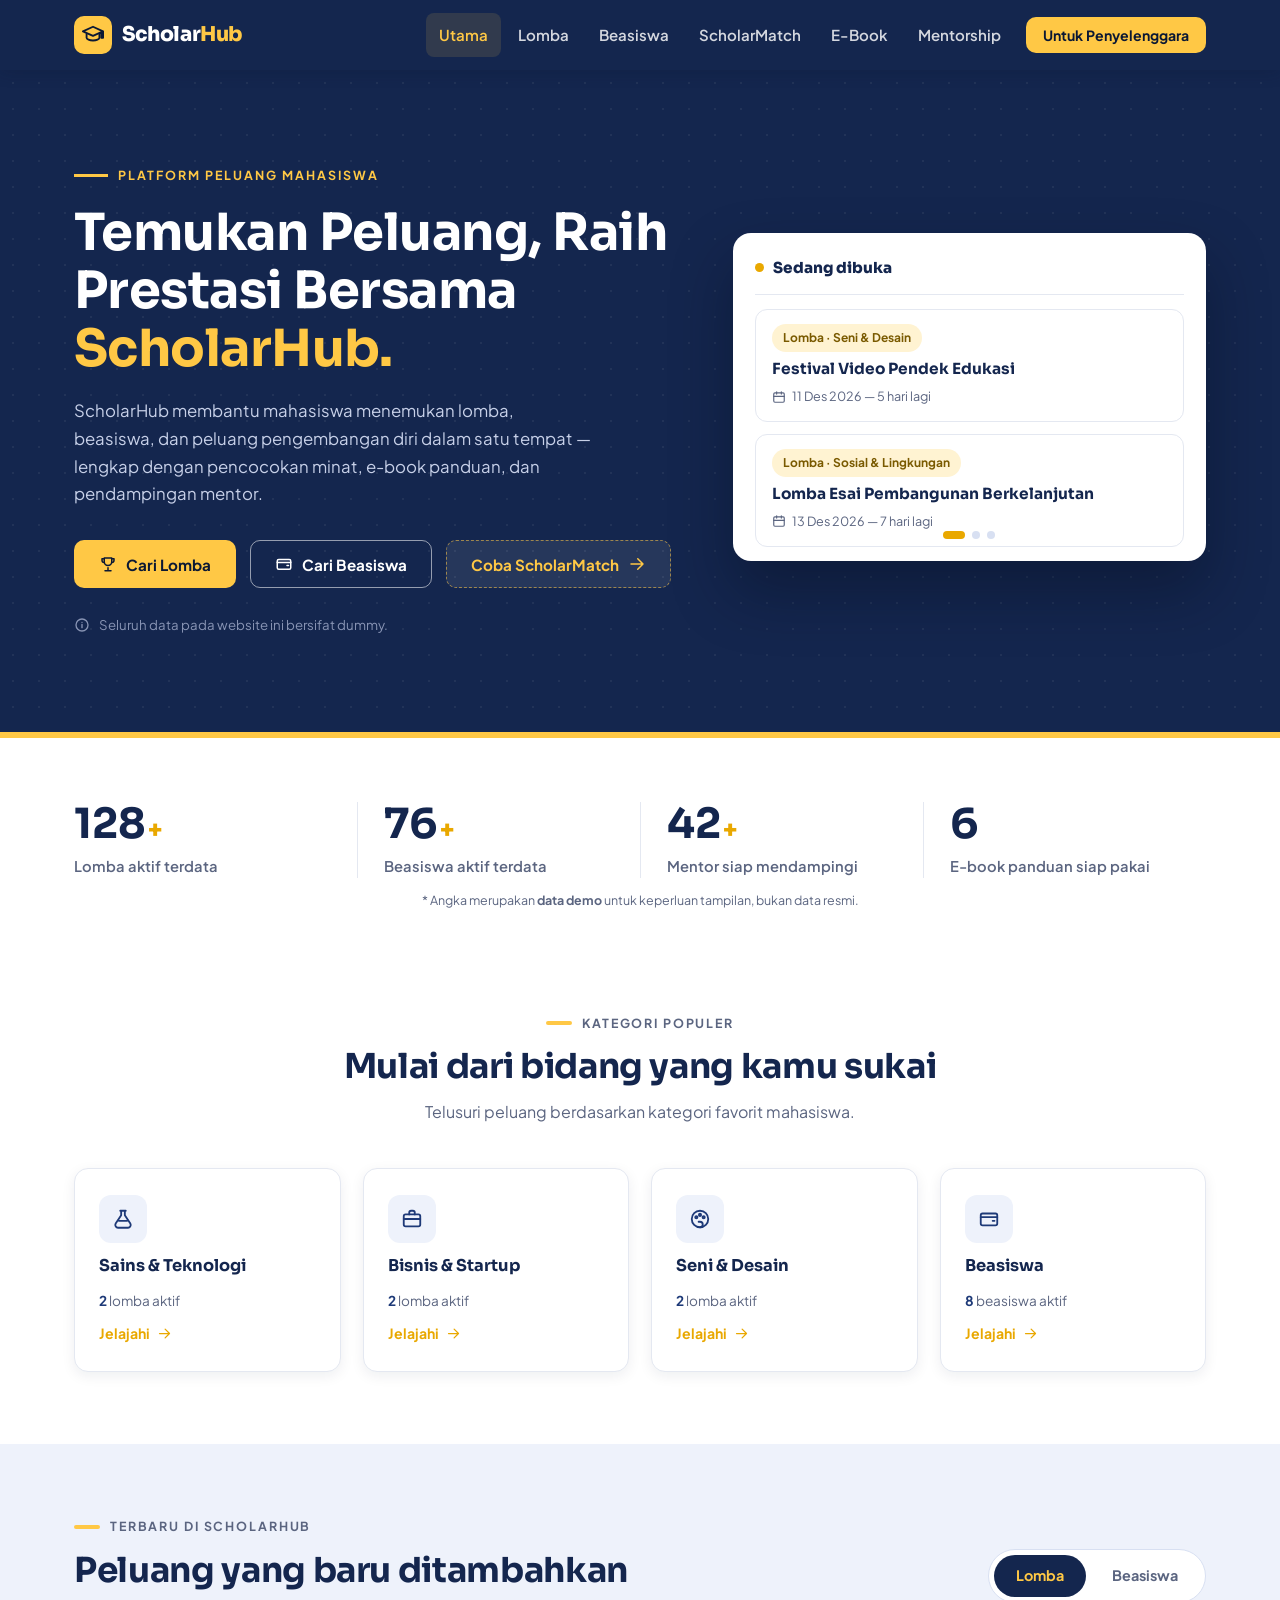
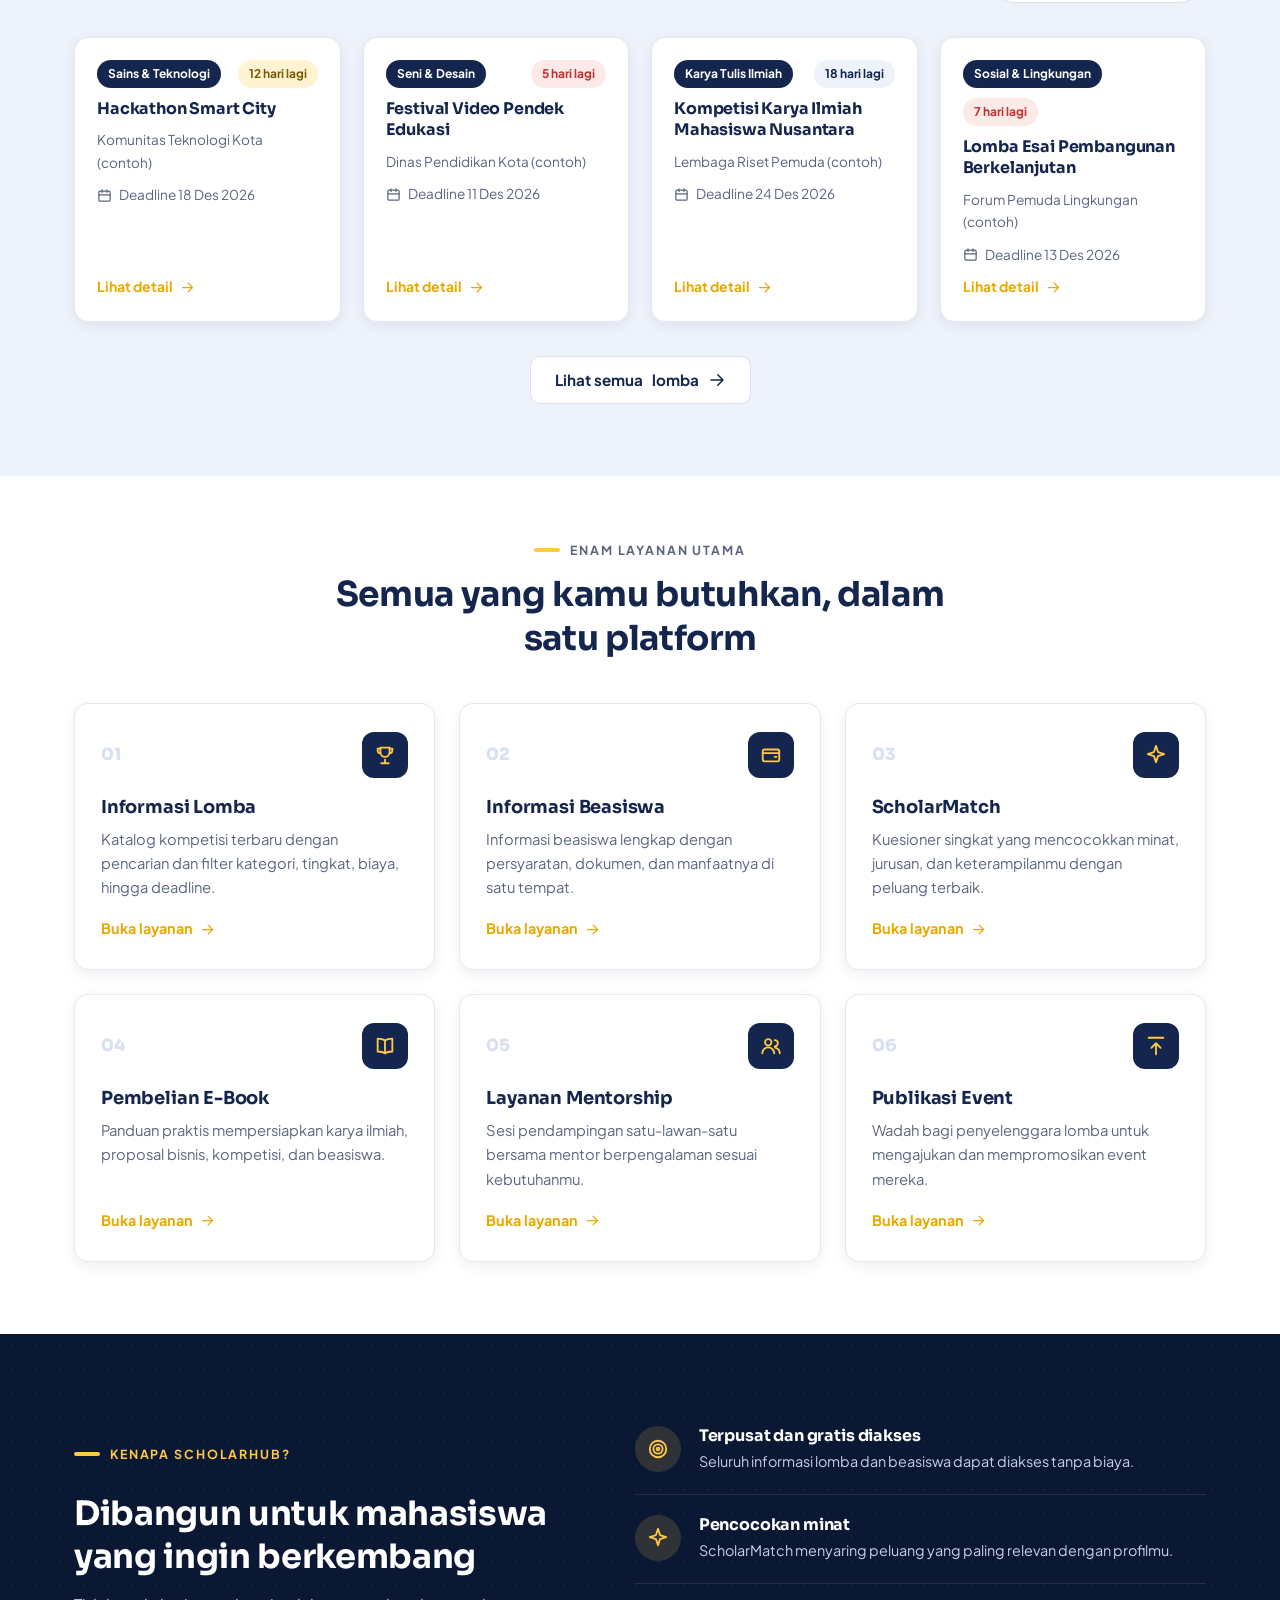
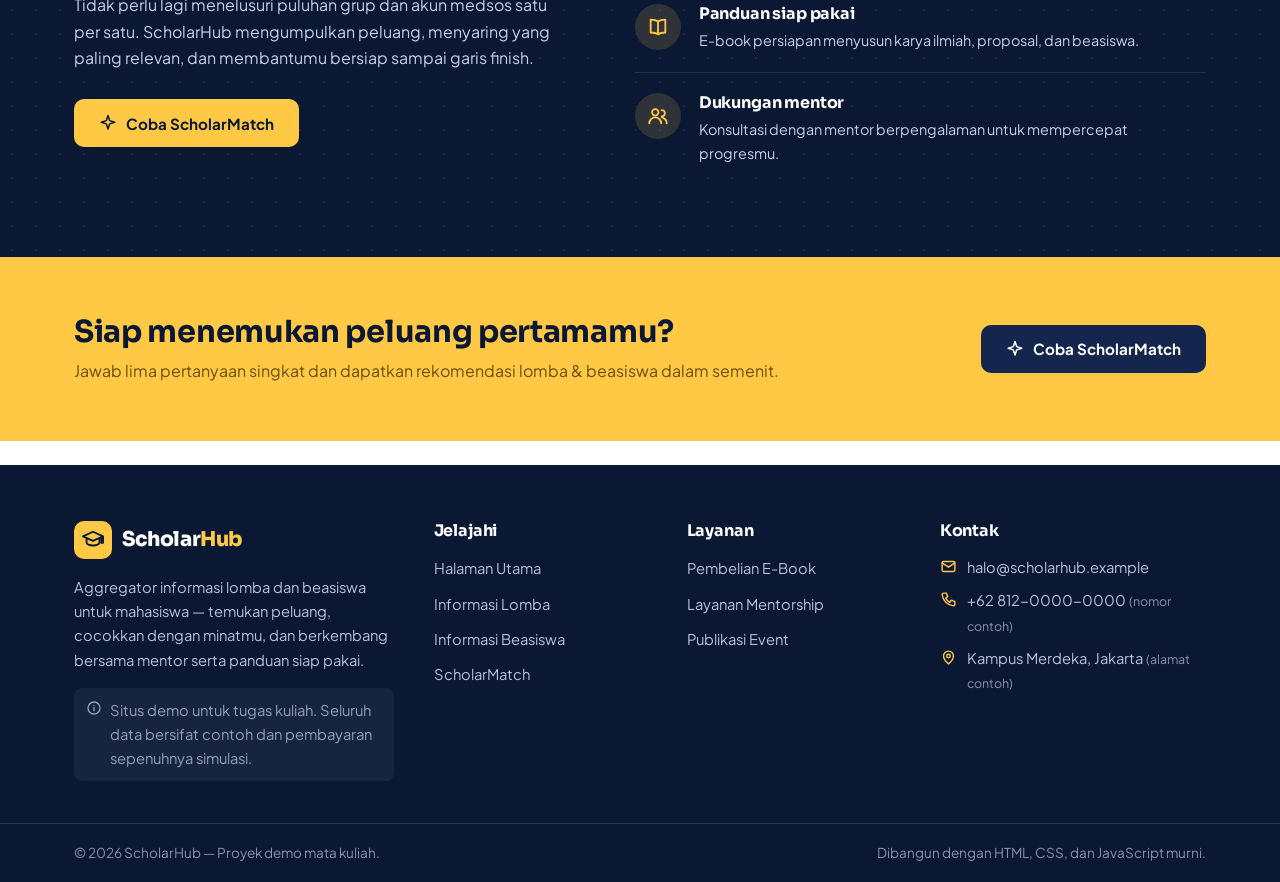
==== index.html @ 5a9e5149 "first commit" ====
<!DOCTYPE html>
<html lang="id">

<head>
    <meta charset="UTF-8">
    <meta name="viewport" content="width=device-width, initial-scale=1.0">
    <title>ScholarHub — Temukan Lomba & Beasiswa untuk Mahasiswa</title>
    <meta name="description"
        content="ScholarHub: aggregator informasi lomba, beasiswa, dan peluang pengembangan diri untuk mahasiswa.">
    <link rel="preconnect" href="https://fonts.googleapis.com">
    <link rel="preconnect" href="https://fonts.gstatic.com" crossorigin>
    <link
        href="https://fonts.googleapis.com/css2?family=Sora:wght@600;700;800&family=Plus+Jakarta+Sans:wght@400;500;600;700&display=swap"
        rel="stylesheet">
    <link rel="stylesheet" href="css/style.css">
</head>

<body data-page="utama">

    <header class="site-header">
        <div class="container nav-inner">
            <a class="brand" href="index.html">
                <span class="brand-mark"><svg class="icon">
                        <use href="#i-cap"></use>
                    </svg></span>
                <span class="brand-text">Scholar<em>Hub</em></span>
            </a>
            <button class="nav-toggle" id="navToggle" aria-label="Buka menu navigasi" aria-expanded="false">
                <svg class="icon">
                    <use href="#i-menu"></use>
                </svg>
            </button>
            <nav class="nav-menu" id="navMenu">
                <a class="nav-link" data-nav="utama" href="index.html">Utama</a>
                <a class="nav-link" data-nav="lomba" href="lomba.html">Lomba</a>
                <a class="nav-link" data-nav="beasiswa" href="beasiswa.html">Beasiswa</a>
                <a class="nav-link" data-nav="scholarmatch" href="scholarmatch.html">ScholarMatch</a>
                <a class="nav-link" data-nav="ebook" href="ebook.html">E-Book</a>
                <a class="nav-link" data-nav="mentorship" href="mentorship.html">Mentorship</a>
                <a class="btn btn-primary btn-sm nav-cta" data-nav="publikasi" href="publikasi-event.html">Untuk
                    Penyelenggara</a>
            </nav>
        </div>
    </header>

    <main>
        <!-- HERO -->
        <section class="hero">
            <div class="container hero-grid">
                <div class="hero-copy">
                    <p class="hero-kicker">Platform peluang mahasiswa</p>
                    <h1>Temukan Peluang, Raih Prestasi Bersama <span>ScholarHub.</span></h1>
                    <p class="hero-lead">ScholarHub membantu mahasiswa menemukan lomba, beasiswa, dan peluang
                        pengembangan diri dalam satu tempat — lengkap dengan pencocokan minat,
                        e-book panduan, dan pendampingan mentor.</p>
                    <div class="hero-actions">
                        <a class="btn btn-primary" href="lomba.html"><svg class="icon">
                                <use href="#i-trophy"></use>
                            </svg>Cari Lomba</a>
                        <a class="btn btn-light" href="beasiswa.html"><svg class="icon">
                                <use href="#i-wallet"></use>
                            </svg>Cari Beasiswa</a>
                        <a class="btn btn-hero-alt" href="scholarmatch.html">Coba ScholarMatch<svg class="icon">
                                <use href="#i-arrow"></use>
                            </svg></a>
                    </div>
                    <p class="hero-note">
                        <svg class="icon">
                            <use href="#i-info"></use>
                        </svg>
                        <span>Seluruh data pada website ini bersifat dummy.</span>
                    </p>
                </div>
                <div class="hero-panel" aria-label="Contoh peluang yang sedang dibuka">
                    <div class="hero-panel-head"><span class="dot-live"></span>Sedang dibuka</div>
                    <div class="hero-slides" id="heroSlides"></div>
                    <div class="hero-dots" id="heroDots" role="tablist" aria-label="Pilih peluang"></div>
                </div>
            </div>
        </section>

        <!-- STATISTIK -->
        <section class="stats-strip" aria-label="Statistik ScholarHub">
            <div class="container">
                <div class="stats-grid">
                    <div class="stat"><span class="stat-num"><b data-count="128">0</b><em>+</em></span><span
                            class="stat-label">Lomba aktif terdata</span></div>
                    <div class="stat"><span class="stat-num"><b data-count="76">0</b><em>+</em></span><span
                            class="stat-label">Beasiswa aktif terdata</span></div>
                    <div class="stat"><span class="stat-num"><b data-count="42">0</b><em>+</em></span><span
                            class="stat-label">Mentor siap mendampingi</span></div>
                    <div class="stat"><span class="stat-num"><b data-count="6">0</b></span><span
                            class="stat-label">E-book panduan siap pakai</span></div>
                </div>
                <p class="fineprint center">* Angka merupakan <b>data demo</b> untuk keperluan tampilan, bukan data
                    resmi.</p>
            </div>
        </section>

        <!-- KATEGORI POPULER -->
        <section class="kategori-section">
            <div class="container">
                <div class="section-head center">
                    <p class="kicker center">Kategori populer</p>
                    <h2>Mulai dari bidang yang kamu sukai</h2>
                    <p>Telusuri peluang berdasarkan kategori favorit mahasiswa.</p>
                </div>
                <div class="kategori-grid">
                    <a class="kategori-tile" href="lomba.html?kategori=Sains%20%26%20Teknologi">
                        <span class="kategori-ic"><svg class="icon">
                                <use href="#i-flask"></use>
                            </svg></span>
                        <strong>Sains &amp; Teknologi</strong>
                        <span class="kategori-count"><b id="count-snt">0</b> lomba aktif</span>
                        <span class="kategori-cta">Jelajahi <svg class="icon">
                                <use href="#i-arrow"></use>
                            </svg></span>
                    </a>
                    <a class="kategori-tile" href="lomba.html?kategori=Bisnis%20%26%20Startup">
                        <span class="kategori-ic"><svg class="icon">
                                <use href="#i-briefcase"></use>
                            </svg></span>
                        <strong>Bisnis &amp; Startup</strong>
                        <span class="kategori-count"><b id="count-bis">0</b> lomba aktif</span>
                        <span class="kategori-cta">Jelajahi <svg class="icon">
                                <use href="#i-arrow"></use>
                            </svg></span>
                    </a>
                    <a class="kategori-tile" href="lomba.html?kategori=Seni%20%26%20Desain">
                        <span class="kategori-ic"><svg class="icon">
                                <use href="#i-palette"></use>
                            </svg></span>
                        <strong>Seni &amp; Desain</strong>
                        <span class="kategori-count"><b id="count-seni">0</b> lomba aktif</span>
                        <span class="kategori-cta">Jelajahi <svg class="icon">
                                <use href="#i-arrow"></use>
                            </svg></span>
                    </a>
                    <a class="kategori-tile" href="beasiswa.html">
                        <span class="kategori-ic"><svg class="icon">
                                <use href="#i-wallet"></use>
                            </svg></span>
                        <strong>Beasiswa</strong>
                        <span class="kategori-count"><b id="count-bea">0</b> beasiswa aktif</span>
                        <span class="kategori-cta">Jelajahi <svg class="icon">
                                <use href="#i-arrow"></use>
                            </svg></span>
                    </a>
                </div>
            </div>
        </section>

        <!-- TERBARU -->
        <section class="terbaru-section">
            <div class="container">
                <div class="terbaru-head">
                    <div class="section-head">
                        <p class="kicker">Terbaru di ScholarHub</p>
                        <h2>Peluang yang baru ditambahkan</h2>
                    </div>
                    <div class="tab-toggle" role="tablist" aria-label="Pilih jenis peluang">
                        <button class="tab-btn aktif" data-tab="lomba" role="tab">Lomba</button>
                        <button class="tab-btn" data-tab="beasiswa" role="tab">Beasiswa</button>
                    </div>
                </div>
                <div class="terbaru-grid" id="terbaruGrid"></div>
                <div class="terbaru-more">
                    <a class="btn btn-outline" id="terbaruMoreLink" href="lomba.html">
                        Lihat semua <span id="terbaruMoreTeks">lomba</span> <svg class="icon">
                            <use href="#i-arrow"></use>
                        </svg>
                    </a>
                </div>
            </div>
        </section>

        <!-- ENAM LAYANAN -->
        <section class="layanan-section">
            <div class="container">
                <div class="section-head center">
                    <p class="kicker center">Enam layanan utama</p>
                    <h2>Semua yang kamu butuhkan, dalam satu platform</h2>
                </div>
                <div class="layanan-grid">
                    <a class="layanan-card" href="lomba.html">
                        <div class="layanan-top"><span class="layanan-no">01</span>
                            <span class="layanan-ic"><svg class="icon">
                                    <use href="#i-trophy"></use>
                                </svg></span>
                        </div>
                        <h3>Informasi Lomba</h3>
                        <p>Katalog kompetisi terbaru dengan pencarian dan filter kategori, tingkat, biaya, hingga
                            deadline.</p>
                        <span class="layanan-link">Buka layanan <svg class="icon">
                                <use href="#i-arrow"></use>
                            </svg></span>
                    </a>
                    <a class="layanan-card" href="beasiswa.html">
                        <div class="layanan-top"><span class="layanan-no">02</span>
                            <span class="layanan-ic"><svg class="icon">
                                    <use href="#i-wallet"></use>
                                </svg></span>
                        </div>
                        <h3>Informasi Beasiswa</h3>
                        <p>Informasi beasiswa lengkap dengan persyaratan, dokumen, dan manfaatnya di satu tempat.</p>
                        <span class="layanan-link">Buka layanan <svg class="icon">
                                <use href="#i-arrow"></use>
                            </svg></span>
                    </a>
                    <a class="layanan-card" href="scholarmatch.html">
                        <div class="layanan-top"><span class="layanan-no">03</span>
                            <span class="layanan-ic"><svg class="icon">
                                    <use href="#i-spark"></use>
                                </svg></span>
                        </div>
                        <h3>ScholarMatch</h3>
                        <p>Kuesioner singkat yang mencocokkan minat, jurusan, dan keterampilanmu dengan peluang terbaik.
                        </p>
                        <span class="layanan-link">Buka layanan <svg class="icon">
                                <use href="#i-arrow"></use>
                            </svg></span>
                    </a>
                    <a class="layanan-card" href="ebook.html">
                        <div class="layanan-top"><span class="layanan-no">04</span>
                            <span class="layanan-ic"><svg class="icon">
                                    <use href="#i-book"></use>
                                </svg></span>
                        </div>
                        <h3>Pembelian E-Book</h3>
                        <p>Panduan praktis mempersiapkan karya ilmiah, proposal bisnis, kompetisi, dan beasiswa.</p>
                        <span class="layanan-link">Buka layanan <svg class="icon">
                                <use href="#i-arrow"></use>
                            </svg></span>
                    </a>
                    <a class="layanan-card" href="mentorship.html">
                        <div class="layanan-top"><span class="layanan-no">05</span>
                            <span class="layanan-ic"><svg class="icon">
                                    <use href="#i-users"></use>
                                </svg></span>
                        </div>
                        <h3>Layanan Mentorship</h3>
                        <p>Sesi pendampingan satu-lawan-satu bersama mentor berpengalaman sesuai kebutuhanmu.</p>
                        <span class="layanan-link">Buka layanan <svg class="icon">
                                <use href="#i-arrow"></use>
                            </svg></span>
                    </a>
                    <a class="layanan-card" href="publikasi-event.html">
                        <div class="layanan-top"><span class="layanan-no">06</span>
                            <span class="layanan-ic"><svg class="icon">
                                    <use href="#i-upload"></use>
                                </svg></span>
                        </div>
                        <h3>Publikasi Event</h3>
                        <p>Wadah bagi penyelenggara lomba untuk mengajukan dan mempromosikan event mereka.</p>
                        <span class="layanan-link">Buka layanan <svg class="icon">
                                <use href="#i-arrow"></use>
                            </svg></span>
                    </a>
                </div>
            </div>
        </section>

        <!-- KEUNGGULAN -->
        <section class="unggul-section">
            <div class="container unggul-grid">
                <div class="unggul-copy">
                    <p class="kicker kicker-light">Kenapa ScholarHub?</p>
                    <h2>Dibangun untuk mahasiswa yang ingin berkembang</h2>
                    <p>Tidak perlu lagi menelusuri puluhan grup dan akun medsos satu per satu.
                        ScholarHub mengumpulkan peluang, menyaring yang paling relevan, dan
                        membantumu bersiap sampai garis finish.</p>
                    <a class="btn btn-primary" href="scholarmatch.html"><svg class="icon">
                            <use href="#i-spark"></use>
                        </svg>Coba ScholarMatch</a>
                </div>
                <ul class="unggul-list">
                    <li>
                        <span class="unggul-ic"><svg class="icon">
                                <use href="#i-target"></use>
                            </svg></span>
                        <div>
                            <h4>Terpusat dan gratis diakses</h4>
                            <p>Seluruh informasi lomba dan beasiswa dapat diakses tanpa biaya.</p>
                        </div>
                    </li>
                    <li>
                        <span class="unggul-ic"><svg class="icon">
                                <use href="#i-spark"></use>
                            </svg></span>
                        <div>
                            <h4>Pencocokan minat</h4>
                            <p>ScholarMatch menyaring peluang yang paling relevan dengan profilmu.</p>
                        </div>
                    </li>
                    <li>
                        <span class="unggul-ic"><svg class="icon">
                                <use href="#i-book"></use>
                            </svg></span>
                        <div>
                            <h4>Panduan siap pakai</h4>
                            <p>E-book persiapan menyusun karya ilmiah, proposal, dan beasiswa.</p>
                        </div>
                    </li>
                    <li>
                        <span class="unggul-ic"><svg class="icon">
                                <use href="#i-users"></use>
                            </svg></span>
                        <div>
                            <h4>Dukungan mentor</h4>
                            <p>Konsultasi dengan mentor berpengalaman untuk mempercepat progresmu.</p>
                        </div>
                    </li>
                </ul>
            </div>
        </section>

        <!-- CTA AKHIR -->
        <section class="cta-final">
            <div class="container cta-inner">
                <div>
                    <h2>Siap menemukan peluang pertamamu?</h2>
                    <p>Jawab lima pertanyaan singkat dan dapatkan rekomendasi lomba &amp; beasiswa dalam semenit.</p>
                </div>
                <a class="btn btn-dark" href="scholarmatch.html"><svg class="icon">
                        <use href="#i-spark"></use>
                    </svg>Coba ScholarMatch</a>
            </div>
        </section>
    </main>

    <footer class="site-footer">
        <div class="footer-grid">
            <div class="footer-brand">
                <a class="brand" href="index.html">
                    <span class="brand-mark"><svg class="icon">
                            <use href="#i-cap"></use>
                        </svg></span>
                    <span class="brand-text">Scholar<em>Hub</em></span>
                </a>
                <p>Aggregator informasi lomba dan beasiswa untuk mahasiswa — temukan peluang,
                    cocokkan dengan minatmu, dan berkembang bersama mentor serta panduan siap pakai.</p>
                <p class="footer-note"><svg class="icon">
                        <use href="#i-info"></use>
                    </svg>
                    Situs demo untuk tugas kuliah. Seluruh data bersifat contoh dan pembayaran sepenuhnya simulasi.</p>
            </div>
            <nav class="footer-col">
                <h4>Jelajahi</h4>
                <ul>
                    <li><a href="index.html">Halaman Utama</a></li>
                    <li><a href="lomba.html">Informasi Lomba</a></li>
                    <li><a href="beasiswa.html">Informasi Beasiswa</a></li>
                    <li><a href="scholarmatch.html">ScholarMatch</a></li>
                </ul>
            </nav>
            <nav class="footer-col">
                <h4>Layanan</h4>
                <ul>
                    <li><a href="ebook.html">Pembelian E-Book</a></li>
                    <li><a href="mentorship.html">Layanan Mentorship</a></li>
                    <li><a href="publikasi-event.html">Publikasi Event</a></li>
                </ul>
            </nav>
            <div class="footer-col">
                <h4>Kontak</h4>
                <ul class="footer-contact">
                    <li><svg class="icon">
                            <use href="#i-mail"></use>
                        </svg>
                        <a href="mailto:halo@scholarhub.example">halo@scholarhub.example</a>
                    </li>
                    <li><svg class="icon">
                            <use href="#i-phone"></use>
                        </svg>
                        <span>+62 812-0000-0000 <em>(nomor contoh)</em></span>
                    </li>
                    <li><svg class="icon">
                            <use href="#i-map-pin"></use>
                        </svg>
                        <span>Kampus Merdeka, Jakarta <em>(alamat contoh)</em></span>
                    </li>
                </ul>
            </div>
        </div>
        <div class="footer-bottom">
            <div class="container">
                <span>© <span data-year>2025</span> ScholarHub — Proyek demo mata kuliah.</span>
                <span>Dibangun dengan HTML, CSS, dan JavaScript murni.</span>
            </div>
        </div>
    </footer>

    <script src="js/script.js"></script>
</body>

</html>
---- css/style.css ----
/* =========================================================
   style.css — GAYA TUNGGAL SCHOLARHUB (semua 7 halaman)
   Palet: biru tua (utama), kuning (aksen), putih (dasar)
   Urutan: 1) Global  2) Halaman utama  3) Lomba & Beasiswa
   4) ScholarMatch  5) E-Book  6) Mentorship  7) Publikasi Event
   ========================================================= */

:root {
    --navy: #14264E;
    --navy-dark: #0B1834;
    --navy-2: #1E3A78;
    --navy-3: #31559E;
    --navy-soft: #EEF2FB;
    --navy-line: #D8E0F2;
    --yellow: #FFC845;
    --yellow-strong: #E9A800;
    --yellow-soft: #FFF3D2;
    --white: #FFFFFF;
    --ink: #1B2340;
    --muted: #5B6580;
    --line: #E4E8F1;
    --green: #157347;
    --green-soft: #E3F4E9;
    --red: #C22F2F;
    --red-soft: #FBEAE8;
    --radius: 14px;
    --radius-sm: 10px;
    --shadow: 0 10px 30px rgba(11, 24, 52, .10);
    --shadow-sm: 0 4px 14px rgba(11, 24, 52, .07);
    --font-body: "Plus Jakarta Sans", "Segoe UI", Tahoma, sans-serif;
    --font-head: "Sora", "Plus Jakarta Sans", "Segoe UI", sans-serif;
}

/* =========================================================
   1) GAYA GLOBAL
   ========================================================= */
* {
    margin: 0;
    padding: 0;
    box-sizing: border-box
}

html {
    scroll-behavior: smooth
}

body {
    font-family: var(--font-body);
    color: var(--ink);
    background: var(--white);
    line-height: 1.65;
    font-size: 16px
}

img {
    max-width: 100%;
    display: block
}

a {
    color: var(--navy-2);
    text-decoration: none
}

a:hover {
    color: var(--navy-dark)
}

h1,
h2,
h3,
h4 {
    font-family: var(--font-head);
    color: var(--navy);
    line-height: 1.28;
    letter-spacing: -.01em
}

.container {
    max-width: 1180px;
    margin: 0 auto;
    padding: 0 24px
}

section {
    padding: 72px 0
}

.icon {
    width: 22px;
    height: 22px;
    flex: none;
    fill: none;
    stroke: currentColor;
    stroke-width: 2;
    stroke-linecap: round;
    stroke-linejoin: round
}

/* Kepala section */
.section-head {
    max-width: 640px;
    margin-bottom: 42px
}

.section-head.center {
    margin-inline: auto;
    text-align: center
}

.kicker {
    display: flex;
    align-items: center;
    gap: 10px;
    font-size: .78rem;
    font-weight: 700;
    letter-spacing: .15em;
    text-transform: uppercase;
    color: var(--navy-2);
    margin-bottom: 12px
}

.kicker::before {
    content: "";
    width: 26px;
    height: 4px;
    background: var(--yellow);
    border-radius: 2px
}

.kicker.center {
    justify-content: center
}

.section-head h2 {
    font-size: clamp(1.55rem, 3vw, 2.15rem);
    margin-bottom: 10px
}

.section-head p {
    color: var(--muted)
}

.fineprint {
    font-size: .78rem;
    color: var(--muted);
    margin-top: 12px
}

.fineprint.center {
    text-align: center
}

/* Tombol */
.btn {
    display: inline-flex;
    align-items: center;
    justify-content: center;
    gap: 9px;
    font-family: var(--font-body);
    font-weight: 700;
    font-size: .95rem;
    line-height: 1;
    padding: 14px 24px;
    border-radius: var(--radius-sm);
    border: 1px solid transparent;
    cursor: pointer;
    transition: transform .2s, box-shadow .2s, background .2s,
        color .2s, border-color .2s;
    text-decoration: none
}

.btn .icon {
    width: 18px;
    height: 18px
}

.btn-primary {
    background: var(--yellow);
    color: var(--navy-dark)
}

.btn-primary:hover {
    background: #FFD666;
    transform: translateY(-2px);
    box-shadow: 0 8px 20px rgba(233, 168, 0, .35);
    color: var(--navy-dark)
}

.btn-outline {
    background: var(--white);
    color: var(--navy);
    border-color: var(--navy-line)
}

.btn-outline:hover {
    border-color: var(--navy);
    background: var(--navy-soft);
    transform: translateY(-2px);
    color: var(--navy)
}

.btn-light {
    background: transparent;
    color: var(--white);
    border-color: rgba(255, 255, 255, .55)
}

.btn-light:hover {
    background: var(--white);
    color: var(--navy-dark);
    transform: translateY(-2px)
}

.btn-dark {
    background: var(--navy);
    color: #fff
}

.btn-dark:hover {
    background: var(--navy-2);
    transform: translateY(-2px);
    box-shadow: 0 8px 20px rgba(20, 38, 78, .35);
    color: #fff
}

.btn-sm {
    padding: 10px 16px;
    font-size: .88rem
}

.btn-block {
    width: 100%
}

.btn[disabled],
.btn.disabled {
    opacity: .5;
    cursor: not-allowed;
    transform: none !important;
    box-shadow: none !important
}

.link-btn {
    background: none;
    border: none;
    color: var(--navy-2);
    font-weight: 700;
    font-size: .85rem;
    cursor: pointer;
    text-decoration: underline;
    font-family: inherit;
    padding: 0
}

.link-btn:hover {
    color: var(--navy-dark)
}

/* Badge */
.badge {
    display: inline-flex;
    align-items: center;
    gap: 6px;
    font-size: .75rem;
    font-weight: 700;
    padding: 4px 11px;
    border-radius: 999px;
    background: var(--navy-soft);
    color: var(--navy)
}

.badge .icon {
    width: 14px;
    height: 14px
}

.badge-yellow {
    background: var(--yellow-soft);
    color: #7A5A00
}

.badge-green {
    background: var(--green-soft);
    color: var(--green)
}

.badge-red {
    background: var(--red-soft);
    color: var(--red)
}

.badge-solid {
    background: var(--yellow);
    color: var(--navy-dark)
}

.badge-dark {
    background: var(--navy);
    color: #fff
}

.badge-outline-light {
    background: transparent;
    border: 1px solid rgba(255, 200, 69, .6);
    color: var(--yellow)
}

/* Navbar */
.site-header {
    position: sticky;
    top: 0;
    z-index: 60;
    background: var(--navy);
    box-shadow: 0 2px 14px rgba(11, 24, 52, .25)
}

.nav-inner {
    display: flex;
    align-items: center;
    justify-content: space-between;
    gap: 16px;
    min-height: 70px;
    position: relative
}

.brand {
    display: flex;
    align-items: center;
    gap: 10px
}

.brand-mark {
    width: 38px;
    height: 38px;
    border-radius: 10px;
    background: var(--yellow);
    color: var(--navy-dark);
    display: flex;
    align-items: center;
    justify-content: center
}

.brand-text {
    font-family: var(--font-head);
    font-weight: 800;
    font-size: 1.28rem;
    color: #fff;
    letter-spacing: -.02em
}

.brand-text em {
    font-style: normal;
    color: var(--yellow)
}

.nav-menu {
    display: flex;
    align-items: center;
    gap: 4px
}

.nav-link {
    color: rgba(255, 255, 255, .82);
    font-weight: 600;
    font-size: .94rem;
    padding: 10px 13px;
    border-radius: 8px;
    transition: color .2s, background .2s
}

.nav-link:hover {
    color: #fff;
    background: rgba(255, 255, 255, .08)
}

.nav-link.active {
    color: var(--yellow);
    background: rgba(255, 200, 69, .12)
}

.nav-cta {
    margin-left: 8px
}

.nav-toggle {
    display: none;
    background: transparent;
    border: 0;
    color: #fff;
    padding: 8px;
    cursor: pointer
}

.nav-toggle .icon {
    width: 26px;
    height: 26px
}

@media(max-width:960px) {
    .nav-toggle {
        display: inline-flex
    }

    .nav-menu {
        position: absolute;
        top: 100%;
        left: 0;
        right: 0;
        background: var(--navy-dark);
        flex-direction: column;
        align-items: stretch;
        padding: 14px 24px 20px;
        gap: 4px;
        display: none;
        box-shadow: 0 18px 32px rgba(11, 24, 52, .35)
    }

    .nav-menu.open {
        display: flex
    }

    .nav-link {
        padding: 12px 10px
    }

    .nav-cta {
        margin: 8px 0 0;
        justify-content: center
    }
}

/* Page hero (halaman layanan) */
.page-hero {
    background: var(--navy);
    color: #fff;
    padding: 54px 0 58px;
    background-image: radial-gradient(rgba(255, 255, 255, .05) 1.2px, transparent 1.2px);
    background-size: 24px 24px;
    border-bottom: 6px solid var(--yellow)
}

.breadcrumb {
    display: flex;
    gap: 8px;
    align-items: center;
    font-size: .85rem;
    color: #AAB5D2;
    margin-bottom: 18px;
    flex-wrap: wrap
}

.breadcrumb a {
    color: var(--yellow)
}

.page-hero h1 {
    color: #fff;
    font-size: clamp(1.7rem, 3.4vw, 2.35rem);
    margin-bottom: 12px;
    max-width: 720px
}

.page-hero p {
    color: #C3CCE4;
    max-width: 660px
}

.page-hero .badge {
    margin-top: 18px
}

/* Kartu & daftar kartu */
.card {
    background: var(--white);
    border: 1px solid var(--line);
    border-radius: var(--radius);
    box-shadow: var(--shadow-sm);
    padding: 26px;
    transition: transform .2s,
        box-shadow .2s, border-color .2s
}

.card:hover {
    transform: translateY(-3px);
    box-shadow: var(--shadow);
    border-color: var(--navy-line)
}

.item-list {
    display: flex;
    flex-direction: column;
    gap: 16px
}

.row-card {
    background: var(--white);
    border: 1px solid var(--line);
    border-radius: var(--radius);
    box-shadow: var(--shadow-sm);
    padding: 24px;
    display: grid;
    grid-template-columns: 1fr auto;
    gap: 18px;
    align-items: center;
    transition: transform .2s, border-color .2s, box-shadow .2s
}

.row-card:hover {
    transform: translateY(-2px);
    border-color: var(--yellow-strong);
    box-shadow: var(--shadow)
}

.row-card h3 {
    font-size: 1.12rem;
    margin-bottom: 4px
}

.tag-row {
    display: flex;
    flex-wrap: wrap;
    gap: 8px;
    margin-bottom: 12px
}

.row-org {
    color: var(--muted);
    font-size: .88rem;
    display: flex;
    align-items: center;
    gap: 7px;
    margin-bottom: 10px
}

.row-org .icon {
    width: 15px;
    height: 15px
}

.row-desc {
    font-size: .93rem;
    margin-bottom: 12px;
    max-width: 640px
}

.row-meta {
    font-size: .88rem;
    color: var(--muted);
    display: flex;
    align-items: center;
    gap: 7px;
    flex-wrap: wrap
}

.row-meta .icon {
    width: 15px;
    height: 15px
}

.row-meta strong {
    color: var(--navy)
}

.row-side {
    display: flex;
    align-items: center
}

.link-judul {
    background: none;
    border: none;
    font-family: var(--font-head);
    font-weight: 700;
    font-size: 1.12rem;
    color: var(--navy);
    cursor: pointer;
    text-align: left;
    padding: 0;
    line-height: 1.3
}

.link-judul:hover {
    color: var(--navy-2);
    text-decoration: underline;
    text-decoration-color: var(--yellow-strong);
    text-decoration-thickness: 3px
}

@media(max-width:720px) {
    .row-card {
        grid-template-columns: 1fr
    }

    .row-side {
        justify-content: flex-start
    }
}

/* Formulir */
.field {
    margin-bottom: 18px
}

.field>label {
    display: block;
    font-weight: 700;
    font-size: .9rem;
    margin-bottom: 7px;
    color: var(--navy)
}

.field .req {
    color: var(--red)
}

.field input[type=text],
.field input[type=email],
.field input[type=tel],
.field input[type=url],
.field input[type=date],
.field input[type=search],
.field input[type=number],
.field select,
.field textarea {
    width: 100%;
    padding: 12px 14px;
    border: 1.5px solid var(--line);
    border-radius: 10px;
    font: inherit;
    color: var(--ink);
    background: #fff;
    transition: border-color .2s, box-shadow .2s
}

.field textarea {
    min-height: 110px;
    resize: vertical
}

.field input:focus,
.field select:focus,
.field textarea:focus {
    outline: none;
    border-color: var(--navy);
    box-shadow: 0 0 0 3px rgba(255, 200, 69, .35)
}

.field.invalid input,
.field.invalid select,
.field.invalid textarea {
    border-color: var(--red)
}

.field-error {
    display: none;
    color: var(--red);
    font-size: .82rem;
    margin-top: 6px;
    font-weight: 600
}

.field.invalid .field-error {
    display: block
}

.field-hint {
    color: var(--muted);
    font-size: .82rem;
    margin-top: 6px
}

.field-row {
    display: grid;
    grid-template-columns: 1fr 1fr;
    gap: 16px
}

@media(max-width:640px) {
    .field-row {
        grid-template-columns: 1fr
    }
}

/* Chip (filter & pilihan kuesioner) */
.chip {
    display: inline-flex;
    cursor: pointer;
    user-select: none
}

.chip input {
    position: absolute;
    opacity: 0;
    pointer-events: none
}

.chip span {
    display: inline-flex;
    align-items: center;
    gap: 8px;
    padding: 9px 16px;
    border-radius: 999px;
    border: 1.5px solid var(--line);
    font-weight: 600;
    font-size: .88rem;
    color: var(--navy);
    background: #fff;
    transition: all .2s
}

.chip span .icon {
    width: 15px;
    height: 15px
}

.chip:hover span {
    border-color: var(--navy-line)
}

.chip input:checked+span {
    background: var(--navy);
    color: #fff;
    border-color: var(--navy)
}

.chip input:focus-visible+span {
    box-shadow: 0 0 0 3px rgba(255, 200, 69, .4)
}

.chip-group {
    display: flex;
    flex-wrap: wrap;
    gap: 10px
}

.agree-check {
    display: flex;
    gap: 10px;
    align-items: flex-start;
    font-size: .9rem;
    cursor: pointer;
    margin: 14px 0
}

.agree-check input {
    width: 18px;
    height: 18px;
    accent-color: var(--navy);
    margin-top: 2px;
    flex: none
}

/* Modal */
.modal-overlay {
    position: fixed;
    inset: 0;
    background: rgba(11, 24, 52, .62);
    display: flex;
    align-items: center;
    justify-content: center;
    padding: 20px;
    z-index: 100;
    opacity: 0;
    visibility: hidden;
    transition: opacity .25s, visibility .25s
}

.modal-overlay.show {
    opacity: 1;
    visibility: visible
}

.modal {
    background: #fff;
    border-radius: 18px;
    max-width: 600px;
    width: 100%;
    max-height: 88vh;
    overflow-y: auto;
    position: relative;
    box-shadow: 0 24px 60px rgba(11, 24, 52, .35);
    transform: translateY(14px);
    transition: transform .25s
}

.modal-overlay.show .modal {
    transform: translateY(0)
}

.modal-close {
    position: absolute;
    top: 14px;
    right: 14px;
    background: var(--navy-soft);
    border: 0;
    width: 36px;
    height: 36px;
    border-radius: 10px;
    display: flex;
    align-items: center;
    justify-content: center;
    cursor: pointer;
    color: var(--navy);
    transition: background .2s
}

.modal-close:hover {
    background: var(--yellow)
}

.modal-body {
    padding: 28px
}

.modal-title {
    font-size: 1.38rem;
    margin: 14px 0 4px;
    padding-right: 42px
}

.modal-org {
    color: var(--muted);
    font-size: .9rem;
    display: flex;
    align-items: center;
    gap: 7px;
    margin-bottom: 4px
}

.modal-org .icon {
    width: 15px;
    height: 15px
}

.modal-sub {
    font-size: 1rem;
    margin: 22px 0 10px
}

.modal-teks {
    font-size: .93rem
}

.modal-cta {
    display: flex;
    gap: 12px;
    flex-wrap: wrap;
    margin-top: 10px
}

.meta-grid {
    display: grid;
    grid-template-columns: 1fr 1fr;
    gap: 10px;
    margin: 18px 0 8px
}

.meta-grid>div {
    background: var(--navy-soft);
    border-radius: 10px;
    padding: 10px 14px
}

.meta-grid span {
    display: block;
    font-size: .72rem;
    color: var(--muted);
    font-weight: 700;
    text-transform: uppercase;
    letter-spacing: .06em;
    margin-bottom: 2px
}

.meta-grid strong {
    font-size: .92rem;
    color: var(--navy)
}

@media(max-width:480px) {
    .meta-grid {
        grid-template-columns: 1fr
    }
}

.check-list {
    list-style: none;
    display: flex;
    flex-direction: column;
    gap: 9px;
    margin-bottom: 8px
}

.check-list li {
    display: flex;
    gap: 10px;
    align-items: flex-start;
    font-size: .93rem
}

.check-list .icon {
    width: 17px;
    height: 17px;
    color: var(--yellow-strong);
    flex: none;
    margin-top: 3px
}

.doc-list {
    list-style: none;
    display: flex;
    flex-direction: column;
    gap: 9px;
    margin-bottom: 8px
}

.doc-list li {
    display: flex;
    gap: 10px;
    align-items: center;
    font-size: .92rem;
    background: var(--navy-soft);
    border-radius: 9px;
    padding: 9px 14px
}

.doc-list .icon {
    width: 16px;
    height: 16px;
    color: var(--navy-2)
}

/* Catatan / alert */
.note {
    display: flex;
    gap: 12px;
    align-items: flex-start;
    background: var(--yellow-soft);
    border: 1px solid rgba(233, 168, 0, .4);
    border-radius: 12px;
    padding: 14px 16px;
    font-size: .88rem;
    color: #6B4E00;
    margin-top: 16px
}

.note .icon {
    width: 18px;
    height: 18px;
    flex: none;
    margin-top: 2px
}

.note.info {
    background: var(--navy-soft);
    border-color: var(--navy-line);
    color: var(--navy)
}

.note.success {
    background: var(--green-soft);
    border-color: #BFE3CC;
    color: #0E5C36
}

.note.danger {
    background: var(--red-soft);
    border-color: #F1C4C0;
    color: var(--red)
}

.note .link-btn {
    margin-left: 6px;
    white-space: nowrap
}

/* Empty state */
.empty-state {
    text-align: center;
    padding: 60px 24px;
    border: 1.5px dashed var(--line);
    border-radius: var(--radius)
}

.empty-icon {
    width: 70px;
    height: 70px;
    border-radius: 50%;
    background: var(--navy-soft);
    color: var(--navy-2);
    display: flex;
    align-items: center;
    justify-content: center;
    margin: 0 auto 18px
}

.empty-icon .icon {
    width: 32px;
    height: 32px
}

.empty-state h3 {
    margin-bottom: 8px
}

.empty-state p {
    color: var(--muted);
    margin-bottom: 20px
}

/* Stepper (checkout & booking) */
.stepper {
    list-style: none;
    display: flex;
    margin: 26px 0 30px;
    border: 1px solid var(--line);
    border-radius: 12px;
    overflow: hidden;
    background: #fff
}

.stepper li {
    flex: 1;
    display: flex;
    align-items: center;
    gap: 10px;
    padding: 13px 16px;
    font-weight: 700;
    font-size: .84rem;
    color: var(--muted);
    border-right: 1px solid var(--line)
}

.stepper li:last-child {
    border-right: 0
}

.stepper li span {
    width: 26px;
    height: 26px;
    border-radius: 50%;
    background: var(--navy-soft);
    color: var(--navy);
    display: flex;
    align-items: center;
    justify-content: center;
    font-size: .8rem;
    flex: none
}

.stepper li.aktif {
    color: var(--navy);
    background: var(--navy-soft)
}

.stepper li.aktif span {
    background: var(--navy);
    color: var(--yellow)
}

.stepper li.selesai {
    color: var(--navy)
}

.stepper li.selesai span {
    background: var(--yellow);
    color: var(--navy-dark)
}

@media(max-width:640px) {
    .stepper li {
        padding: 10px;
        font-size: .72rem
    }

    .stepper li span {
        display: none
    }
}

/* Utilitas bersama */
.spinner {
    width: 44px;
    height: 44px;
    border: 4px solid var(--navy-soft);
    border-top-color: var(--yellow-strong);
    border-radius: 50%;
    animation: spin .8s linear infinite;
    margin: 0 auto
}

.spinner.kecil {
    width: 24px;
    height: 24px;
    border-width: 3px
}

@keyframes spin {
    to {
        transform: rotate(360deg)
    }
}

.harga {
    display: flex;
    flex-direction: column;
    line-height: 1.2
}

.harga strong {
    font-family: var(--font-head);
    font-size: 1.18rem;
    color: var(--navy)
}

.harga span {
    font-size: .78rem;
    color: var(--muted)
}

.total-row {
    display: flex;
    justify-content: space-between;
    font-size: .95rem;
    color: var(--muted);
    padding: 9px 0
}

.total-row.grand {
    border-top: 1.5px solid var(--line);
    margin-top: 6px;
    padding-top: 14px;
    color: var(--navy);
    font-size: 1.12rem;
    font-weight: 800;
    font-family: var(--font-head)
}

.promo-row {
    display: flex;
    gap: 10px
}

.promo-row input {
    flex: 1;
    padding: 11px 14px;
    border: 1.5px solid var(--line);
    border-radius: 10px;
    font: inherit
}

.pay-result {
    text-align: center;
    padding: 14px 0 4px
}

.pay-icon {
    width: 74px;
    height: 74px;
    border-radius: 50%;
    display: flex;
    align-items: center;
    justify-content: center;
    margin: 0 auto 16px;
    background: var(--green-soft);
    color: var(--green)
}

.pay-icon .icon {
    width: 34px;
    height: 34px
}

.pay-icon.merah {
    background: var(--red-soft);
    color: var(--red)
}

.pay-result h3 {
    font-size: 1.35rem;
    margin-bottom: 8px
}

.pay-result .pay-sub {
    color: var(--muted);
    font-size: .92rem;
    max-width: 420px;
    margin: 0 auto 18px
}

.pay-result .modal-cta {
    justify-content: center;
    margin-top: 18px
}

/* Toast */
.toast-box {
    position: fixed;
    bottom: 24px;
    left: 50%;
    transform: translateX(-50%);
    z-index: 200;
    display: flex;
    flex-direction: column;
    gap: 10px;
    width: min(92vw, 430px)
}

.toast {
    display: flex;
    align-items: center;
    gap: 12px;
    background: var(--navy-dark);
    color: #fff;
    padding: 14px 18px;
    border-radius: 12px;
    font-size: .92rem;
    font-weight: 600;
    box-shadow: 0 14px 34px rgba(11, 24, 52, .4);
    animation: toastIn .3s ease
}

.toast .icon {
    width: 20px;
    height: 20px;
    color: var(--yellow)
}

.toast.sukses .icon {
    color: #5BD98F
}

.toast.out {
    animation: toastOut .3s ease forwards
}

@keyframes toastIn {
    from {
        opacity: 0;
        transform: translateY(14px)
    }

    to {
        opacity: 1;
        transform: none
    }
}

@keyframes toastOut {
    to {
        opacity: 0;
        transform: translateY(14px)
    }
}

/* Footer */
.site-footer {
    background: var(--navy-dark);
    color: #B9C2DA;
    margin-top: 24px
}

.footer-grid {
    display: grid;
    grid-template-columns: 1.5fr 1fr 1fr 1.25fr;
    gap: 40px;
    padding: 56px 24px 42px;
    max-width: 1180px;
    margin: 0 auto
}

.footer-grid h4 {
    color: #fff;
    font-size: 1rem;
    margin-bottom: 14px
}

.footer-brand p {
    font-size: .92rem;
    margin-top: 16px
}

.footer-note {
    display: flex;
    gap: 8px;
    align-items: flex-start;
    color: #93A0C2;
    font-size: .82rem;
    margin-top: 14px;
    background: rgba(255, 255, 255, .05);
    padding: 10px 12px;
    border-radius: 8px
}

.footer-note .icon {
    width: 16px;
    height: 16px;
    margin-top: 2px;
    flex: none
}

.footer-col ul {
    list-style: none;
    display: flex;
    flex-direction: column;
    gap: 9px
}

.footer-col a {
    color: #B9C2DA;
    font-size: .92rem
}

.footer-col a:hover {
    color: var(--yellow)
}

.footer-contact li {
    display: flex;
    gap: 10px;
    align-items: flex-start;
    font-size: .92rem
}

.footer-contact .icon {
    width: 17px;
    height: 17px;
    margin-top: 3px;
    color: var(--yellow);
    flex: none
}

.footer-contact em {
    font-style: normal;
    color: #8892AE;
    font-size: .78rem
}

.footer-bottom {
    border-top: 1px solid rgba(255, 255, 255, .12);
    padding: 18px 0
}

.footer-bottom .container {
    display: flex;
    justify-content: space-between;
    gap: 12px;
    flex-wrap: wrap;
    font-size: .85rem;
    color: #8892AE
}

@media(max-width:900px) {
    .footer-grid {
        grid-template-columns: 1fr 1fr
    }
}

@media(max-width:560px) {
    .footer-grid {
        grid-template-columns: 1fr
    }
}

/* =========================================================
   2) HALAMAN UTAMA (index.html)
   ========================================================= */
/* Hero */
.hero {
    background: var(--navy);
    color: #fff;
    padding: 88px 0 96px;
    border-bottom: 6px solid var(--yellow);
    background-image: radial-gradient(rgba(255, 255, 255, .06) 1.5px, transparent 1.5px);
    background-size: 26px 26px
}

.hero-grid {
    display: grid;
    grid-template-columns: 1.12fr .88fr;
    gap: 56px;
    align-items: center
}

.hero-kicker {
    display: inline-flex;
    align-items: center;
    gap: 10px;
    font-weight: 700;
    letter-spacing: .16em;
    text-transform: uppercase;
    font-size: .78rem;
    color: var(--yellow);
    margin-bottom: 18px
}

.hero-kicker::before {
    content: "";
    width: 34px;
    height: 3px;
    background: var(--yellow)
}

.hero h1 {
    color: #fff;
    font-size: clamp(2.05rem, 4.5vw, 3.2rem);
    line-height: 1.13;
    margin-bottom: 20px
}

.hero h1 span {
    color: var(--yellow)
}

.hero-lead {
    color: #C7D0E8;
    max-width: 520px;
    font-size: 1.05rem;
    margin-bottom: 32px
}

.hero-actions {
    display: flex;
    flex-wrap: wrap;
    gap: 14px;
    margin-bottom: 26px
}

.btn-hero-alt {
    background: rgba(255, 255, 255, .08);
    color: var(--yellow);
    border: 1px dashed rgba(255, 200, 69, .55)
}

.btn-hero-alt:hover {
    background: rgba(255, 200, 69, .16);
    color: var(--yellow);
    transform: translateY(-2px)
}

.hero-note {
    display: flex;
    gap: 9px;
    align-items: flex-start;
    color: #8894B4;
    font-size: .83rem;
    max-width: 440px
}

.hero-note .icon {
    width: 16px;
    height: 16px;
    flex: none;
    margin-top: 3px
}

.hero-panel {
    background: #fff;
    border-radius: 18px;
    box-shadow: 0 30px 60px rgba(5, 12, 30, .4);
    padding: 22px;
    color: var(--ink)
}

.hero-panel-head {
    display: flex;
    align-items: center;
    gap: 9px;
    font-weight: 800;
    font-family: var(--font-head);
    color: var(--navy);
    font-size: .95rem;
    padding-bottom: 14px;
    border-bottom: 1px solid var(--line);
    margin-bottom: 14px
}

.dot-live {
    width: 9px;
    height: 9px;
    border-radius: 50%;
    background: var(--yellow-strong);
    animation: pulse 1.6s infinite
}

@keyframes pulse {

    0%,
    100% {
        box-shadow: 0 0 0 0 rgba(233, 168, 0, .45)
    }

    50% {
        box-shadow: 0 0 0 7px rgba(233, 168, 0, 0)
    }
}

.hero-slides {
    position: relative;
    min-height: 206px
}

.hero-slide {
    position: absolute;
    inset: 0;
    display: flex;
    flex-direction: column;
    gap: 12px;
    opacity: 0;
    transform: translateX(16px);
    transition: opacity .5s, transform .5s;
    pointer-events: none
}

.hero-slide.aktif {
    opacity: 1;
    transform: none;
    pointer-events: auto
}

.hero-item {
    border: 1px solid var(--line);
    border-radius: 12px;
    padding: 14px 16px;
    display: flex;
    flex-direction: column;
    gap: 7px;
    transition: border-color .2s, transform .2s
}

.hero-item:hover {
    border-color: var(--yellow-strong);
    transform: translateX(4px)
}

.hero-item .badge {
    align-self: flex-start
}

.hero-item strong {
    font-family: var(--font-head);
    font-size: .96rem;
    color: var(--navy);
    line-height: 1.32
}

.hero-item small {
    color: var(--muted);
    display: flex;
    align-items: center;
    gap: 6px;
    font-size: .79rem
}

.hero-item small .icon {
    width: 14px;
    height: 14px
}

.hero-dots {
    display: flex;
    gap: 7px;
    justify-content: center;
    margin-top: 16px
}

.hero-dots button {
    width: 8px;
    height: 8px;
    border-radius: 99px;
    border: 0;
    background: var(--navy-line);
    cursor: pointer;
    padding: 0;
    transition: all .25s
}

.hero-dots button.aktif {
    width: 22px;
    background: var(--yellow-strong)
}

@media(max-width:960px) {
    .hero {
        padding: 60px 0 70px
    }

    .hero-grid {
        grid-template-columns: 1fr;
        gap: 40px
    }
}

/* Statistik */
.stats-strip {
    padding: 64px 0 46px
}

.stats-grid {
    display: grid;
    grid-template-columns: repeat(4, 1fr)
}

.stat {
    padding: 0 26px;
    border-left: 1px solid var(--line)
}

.stat:first-child {
    border-left: 0;
    padding-left: 0
}

.stat-num {
    font-family: var(--font-head);
    font-size: 2.6rem;
    font-weight: 800;
    color: var(--navy);
    display: flex;
    align-items: baseline;
    line-height: 1.1
}

.stat-num em {
    font-style: normal;
    color: var(--yellow-strong);
    font-size: 1.5rem;
    margin-left: 2px
}

.stat-label {
    color: var(--muted);
    font-size: .92rem;
    font-weight: 600;
    display: block;
    margin-top: 6px
}

@media(max-width:760px) {
    .stats-grid {
        grid-template-columns: 1fr 1fr;
        gap: 26px 0
    }

    .stat:nth-child(odd) {
        border-left: 0;
        padding-left: 0
    }
}

/* Kategori populer */
.kategori-section {
    padding-top: 56px
}

.kategori-grid {
    display: grid;
    grid-template-columns: repeat(4, 1fr);
    gap: 22px
}

.kategori-tile {
    background: var(--white);
    border: 1px solid var(--line);
    border-radius: var(--radius);
    box-shadow: var(--shadow-sm);
    padding: 26px 24px;
    display: flex;
    flex-direction: column;
    gap: 10px;
    transition: transform .2s, border-color .2s, box-shadow .2s
}

.kategori-tile:hover {
    transform: translateY(-4px);
    border-color: var(--yellow-strong);
    box-shadow: var(--shadow)
}

.kategori-ic {
    width: 48px;
    height: 48px;
    border-radius: 12px;
    background: var(--navy-soft);
    color: var(--navy-2);
    display: flex;
    align-items: center;
    justify-content: center;
    transition: background .2s, color .2s
}

.kategori-tile:hover .kategori-ic {
    background: var(--yellow);
    color: var(--navy-dark)
}

.kategori-tile strong {
    font-family: var(--font-head);
    color: var(--navy);
    font-size: 1.02rem
}

.kategori-count {
    font-size: .85rem;
    color: var(--muted)
}

.kategori-count b {
    color: var(--navy-2)
}

.kategori-cta {
    margin-top: auto;
    font-weight: 700;
    font-size: .88rem;
    color: var(--yellow-strong);
    display: inline-flex;
    align-items: center;
    gap: 7px
}

.kategori-cta .icon {
    width: 15px;
    height: 15px;
    transition: transform .2s
}

.kategori-tile:hover .kategori-cta .icon {
    transform: translateX(4px)
}

@media(max-width:960px) {
    .kategori-grid {
        grid-template-columns: 1fr 1fr
    }
}

@media(max-width:560px) {
    .kategori-grid {
        grid-template-columns: 1fr
    }
}

/* Terbaru */
.terbaru-section {
    background: var(--navy-soft)
}

.terbaru-head {
    display: flex;
    justify-content: space-between;
    align-items: flex-end;
    gap: 20px;
    flex-wrap: wrap;
    margin-bottom: 34px
}

.terbaru-head .section-head {
    margin-bottom: 0
}

.tab-toggle {
    display: inline-flex;
    background: #fff;
    border: 1px solid var(--navy-line);
    border-radius: 999px;
    padding: 5px;
    gap: 4px
}

.tab-btn {
    border: 0;
    background: transparent;
    font: inherit;
    font-weight: 700;
    font-size: .9rem;
    padding: 9px 22px;
    border-radius: 999px;
    cursor: pointer;
    color: var(--muted);
    transition: background .2s, color .2s
}

.tab-btn.aktif {
    background: var(--navy);
    color: var(--yellow)
}

.terbaru-grid {
    display: grid;
    grid-template-columns: repeat(4, 1fr);
    gap: 22px
}

.item-card {
    display: flex;
    flex-direction: column;
    gap: 10px;
    padding: 22px
}

.item-top {
    display: flex;
    justify-content: space-between;
    gap: 10px;
    align-items: flex-start;
    flex-wrap: wrap
}

.item-card h3 {
    font-size: 1rem;
    line-height: 1.35
}

.item-org {
    color: var(--muted);
    font-size: .85rem
}

.item-meta {
    display: flex;
    align-items: center;
    gap: 7px;
    color: var(--muted);
    font-size: .85rem
}

.item-meta .icon {
    width: 15px;
    height: 15px
}

.item-link {
    margin-top: auto;
    display: inline-flex;
    align-items: center;
    gap: 7px;
    font-weight: 700;
    font-size: .87rem;
    color: var(--yellow-strong)
}

.item-link .icon {
    width: 15px;
    height: 15px;
    transition: transform .2s
}

.item-card:hover .item-link .icon {
    transform: translateX(4px)
}

.terbaru-more {
    margin-top: 34px;
    text-align: center
}

@media(max-width:960px) {
    .terbaru-grid {
        grid-template-columns: 1fr 1fr
    }
}

@media(max-width:560px) {
    .terbaru-grid {
        grid-template-columns: 1fr
    }
}

/* Enam layanan */
.layanan-section {
    padding-top: 64px
}

.layanan-grid {
    display: grid;
    grid-template-columns: repeat(3, 1fr);
    gap: 24px
}

.layanan-card {
    background: var(--white);
    border: 1px solid var(--line);
    border-radius: var(--radius);
    box-shadow: var(--shadow-sm);
    padding: 28px 26px;
    display: flex;
    flex-direction: column;
    transition: transform .2s, border-color .2s, box-shadow .2s
}

.layanan-card:hover {
    transform: translateY(-4px);
    border-color: var(--yellow-strong);
    box-shadow: var(--shadow)
}

.layanan-top {
    display: flex;
    justify-content: space-between;
    align-items: center;
    margin-bottom: 18px
}

.layanan-no {
    font-family: var(--font-head);
    font-weight: 800;
    font-size: 1.05rem;
    color: var(--navy-line)
}

.layanan-ic {
    width: 46px;
    height: 46px;
    border-radius: 12px;
    background: var(--navy);
    color: var(--yellow);
    display: flex;
    align-items: center;
    justify-content: center
}

.layanan-card h3 {
    font-size: 1.12rem;
    margin-bottom: 8px
}

.layanan-card p {
    font-size: .92rem;
    color: var(--muted)
}

.layanan-link {
    margin-top: auto;
    padding-top: 18px;
    display: inline-flex;
    align-items: center;
    gap: 7px;
    font-weight: 700;
    font-size: .9rem;
    color: var(--yellow-strong)
}

.layanan-link .icon {
    width: 15px;
    height: 15px;
    transition: transform .2s
}

.layanan-card:hover .layanan-link .icon {
    transform: translateX(4px)
}

@media(max-width:960px) {
    .layanan-grid {
        grid-template-columns: 1fr 1fr
    }
}

@media(max-width:600px) {
    .layanan-grid {
        grid-template-columns: 1fr
    }
}

/* Keunggulan */
.unggul-section {
    background: var(--navy-dark);
    color: #C7D0E8;
    background-image: radial-gradient(rgba(255, 255, 255, .05) 1.2px, transparent 1.2px);
    background-size: 24px 24px
}

.unggul-grid {
    display: grid;
    grid-template-columns: 1fr 1.15fr;
    gap: 64px;
    align-items: center
}

.kicker-light {
    color: var(--yellow)
}

.unggul-copy h2 {
    color: #fff;
    font-size: clamp(1.55rem, 3vw, 2.1rem);
    margin-bottom: 14px
}

.unggul-copy p {
    margin-bottom: 28px
}

.unggul-list {
    list-style: none
}

.unggul-list li {
    display: flex;
    gap: 18px;
    padding: 20px 0;
    border-bottom: 1px solid rgba(255, 255, 255, .1)
}

.unggul-list li:last-child {
    border-bottom: 0
}

.unggul-ic {
    width: 46px;
    height: 46px;
    border-radius: 50%;
    background: rgba(255, 200, 69, .15);
    color: var(--yellow);
    display: flex;
    align-items: center;
    justify-content: center;
    flex: none
}

.unggul-list h4 {
    color: #fff;
    font-size: 1rem;
    margin-bottom: 4px
}

.unggul-list p {
    font-size: .9rem
}

@media(max-width:900px) {
    .unggul-grid {
        grid-template-columns: 1fr;
        gap: 20px
    }
}

/* CTA akhir */
.cta-final {
    background: var(--yellow);
    padding: 56px 0
}

.cta-inner {
    display: flex;
    justify-content: space-between;
    align-items: center;
    gap: 28px;
    flex-wrap: wrap
}

.cta-inner h2 {
    color: var(--navy-dark);
    font-size: clamp(1.4rem, 2.6vw, 1.9rem)
}

.cta-inner p {
    color: #6B4E00;
    margin-top: 6px
}

/* =========================================================
   3) LOMBA & BEASISWA (lomba.html, beasiswa.html)
   ========================================================= */
.katalog-section {
    padding: 56px 0 84px
}

.katalog-layout {
    display: grid;
    grid-template-columns: 272px 1fr;
    gap: 32px;
    align-items: start
}

/* Sidebar filter */
.filter-panel {
    background: #fff;
    border: 1px solid var(--line);
    border-radius: var(--radius);
    box-shadow: var(--shadow-sm);
    padding: 22px;
    position: sticky;
    top: 92px
}

.filter-head {
    display: flex;
    justify-content: space-between;
    align-items: center;
    margin-bottom: 14px
}

.filter-head h3 {
    display: flex;
    gap: 8px;
    align-items: center;
    font-size: 1rem
}

.filter-group {
    border-top: 1px solid var(--line);
    padding: 16px 0 6px
}

.filter-group h4 {
    font-size: .76rem;
    text-transform: uppercase;
    letter-spacing: .09em;
    color: var(--muted);
    margin-bottom: 11px
}

/* Bar pencarian & toolbar hasil */
.search-bar {
    display: flex;
    align-items: center;
    gap: 12px;
    background: #fff;
    border: 1.5px solid var(--line);
    border-radius: 12px;
    padding: 6px 6px 6px 16px;
    box-shadow: var(--shadow-sm);
    transition: border-color .2s, box-shadow .2s
}

.search-bar:focus-within {
    border-color: var(--navy);
    box-shadow: 0 0 0 3px rgba(255, 200, 69, .3)
}

.search-bar .icon {
    color: var(--muted)
}

.search-bar input {
    flex: 1;
    border: none;
    outline: none;
    font: inherit;
    padding: 10px 0;
    font-size: .98rem;
    background: transparent;
    min-width: 0
}

.hasil-toolbar {
    display: flex;
    align-items: center;
    justify-content: space-between;
    gap: 14px;
    margin: 18px 0 20px;
    flex-wrap: wrap
}

.hasil-count {
    color: var(--muted);
    font-size: .9rem;
    font-weight: 600
}

.sort-wrap {
    display: flex;
    align-items: center;
    gap: 8px;
    font-size: .88rem;
    color: var(--muted);
    font-weight: 600
}

.sort-wrap select {
    border: 1.5px solid var(--line);
    border-radius: 9px;
    padding: 8px 12px;
    font: inherit;
    font-size: .86rem;
    cursor: pointer
}

.filter-toggle-btn {
    display: none
}

/* Dua persyaratan ringkas pada kartu beasiswa */
.bea-syarat {
    list-style: none;
    display: flex;
    flex-direction: column;
    gap: 6px;
    margin-bottom: 12px
}

.bea-syarat li {
    display: flex;
    gap: 8px;
    align-items: flex-start;
    font-size: .86rem;
    color: var(--ink)
}

.bea-syarat .icon {
    width: 14px;
    height: 14px;
    color: var(--yellow-strong);
    flex: none;
    margin-top: 4px
}

@media(max-width:960px) {
    .katalog-layout {
        grid-template-columns: 1fr
    }

    .filter-panel {
        position: static;
        display: none
    }

    .filter-panel.open {
        display: block
    }

    .filter-toggle-btn {
        display: inline-flex;
        align-items: center;
        gap: 8px;
        background: var(--navy-soft);
        border: 1px solid var(--navy-line);
        color: var(--navy);
        font: inherit;
        font-weight: 700;
        font-size: .86rem;
        padding: 9px 14px;
        border-radius: 9px;
        cursor: pointer
    }
}

/* =========================================================
   4) SCHOLARMATCH (scholarmatch.html)
   ========================================================= */
.match-section {
    padding: 56px 0 84px
}

.match-grid {
    display: grid;
    grid-template-columns: 1fr 1.1fr;
    gap: 32px;
    align-items: start
}

.sm-form-title {
    display: flex;
    align-items: center;
    gap: 10px;
    font-size: 1.25rem;
    margin-bottom: 22px
}

.sm-form-title .icon {
    color: var(--yellow-strong)
}

.sm-form .chip-group {
    margin-top: 2px
}

.sm-form .field.invalid .chip span {
    border-color: var(--red)
}

.sm-form-cta {
    display: flex;
    gap: 14px;
    flex-wrap: wrap;
    margin-top: 24px
}

/* Panel hasil */
.hasil-panel {
    min-height: 420px
}

.hasil-placeholder {
    padding: 60px 30px;
    text-align: center;
    border: 1.5px dashed var(--line);
    border-radius: var(--radius);
    background: var(--navy-soft)
}

.hasil-placeholder h3 {
    margin: 16px 0 8px
}

.hasil-placeholder p {
    color: var(--muted);
    max-width: 380px;
    margin: 0 auto
}

.hasil-head {
    display: flex;
    justify-content: space-between;
    align-items: center;
    gap: 14px;
    flex-wrap: wrap;
    margin-bottom: 6px
}

.hasil-head h2 {
    font-size: 1.35rem
}

.hasil-sub {
    color: var(--muted);
    font-size: .9rem;
    margin-bottom: 18px
}

.hasil-footer {
    display: flex;
    justify-content: space-between;
    align-items: center;
    gap: 12px;
    flex-wrap: wrap;
    margin-top: 22px;
    padding: 16px;
    border-radius: 12px;
    background: var(--navy-soft);
    font-size: .9rem;
    color: var(--navy)
}

/* Kartu rekomendasi */
.rekom-card {
    background: #fff;
    border: 1px solid var(--line);
    border-radius: var(--radius);
    box-shadow: var(--shadow-sm);
    padding: 24px;
    transition: transform .2s, border-color .2s, box-shadow .2s
}

.rekom-card:hover {
    transform: translateY(-2px);
    border-color: var(--yellow-strong);
    box-shadow: var(--shadow)
}

.rekom-head {
    display: flex;
    justify-content: space-between;
    align-items: center;
    gap: 12px;
    flex-wrap: wrap;
    margin-bottom: 12px
}

.rekom-head h3 {
    font-size: 1.08rem
}

.skor {
    display: flex;
    align-items: center;
    gap: 10px
}

.skor-bar {
    width: 110px;
    height: 8px;
    border-radius: 99px;
    background: var(--navy-soft);
    overflow: hidden
}

.skor-bar i {
    display: block;
    height: 100%;
    background: var(--yellow-strong);
    border-radius: 99px
}

.skor b {
    font-family: var(--font-head);
    color: var(--navy);
    font-size: .92rem
}

.rekom-alasan {
    display: flex;
    gap: 9px;
    align-items: flex-start;
    background: var(--yellow-soft);
    border-radius: 10px;
    padding: 10px 14px;
    font-size: .87rem;
    color: #6B4E00;
    margin: 12px 0
}

.rekom-alasan .icon {
    width: 16px;
    height: 16px;
    flex: none;
    margin-top: 2px;
    color: var(--yellow-strong)
}

@media(max-width:960px) {
    .match-grid {
        grid-template-columns: 1fr
    }

    .hasil-panel {
        min-height: 0
    }
}

/* =========================================================
   5) E-BOOK (ebook.html)
   ========================================================= */
/* Strip pesanan/booking/pengajuan terakhir (dipakai ebook, mentorship, publikasi) */
.strip-section {
    padding: 16px 0 0
}

/* Katalog e-book */
.katalog-ebook {
    padding-top: 56px
}

.ebook-grid {
    display: grid;
    grid-template-columns: repeat(3, 1fr);
    gap: 26px
}

.ebook-card {
    background: #fff;
    border: 1px solid var(--line);
    border-radius: var(--radius);
    box-shadow: var(--shadow-sm);
    padding: 22px;
    display: flex;
    gap: 20px;
    transition: transform .2s, border-color .2s, box-shadow .2s
}

.ebook-card:hover {
    transform: translateY(-4px);
    border-color: var(--yellow-strong);
    box-shadow: var(--shadow)
}

.ebook-cover {
    width: 150px;
    flex: none;
    display: flex;
    flex-direction: column;
    gap: 8px;
    padding: 16px;
    border-radius: 8px;
    color: #fff;
    box-shadow: inset -14px 0 22px rgba(0, 0, 0, .14), 0 6px 14px rgba(11, 24, 52, .18)
}

.ebook-cover .bc-tag {
    font-size: .62rem;
    letter-spacing: .15em;
    text-transform: uppercase;
    font-weight: 700;
    opacity: .8
}

.ebook-cover strong {
    font-family: var(--font-head);
    font-size: .95rem;
    line-height: 1.28;
    margin-top: auto
}

.ebook-cover .bc-line {
    width: 34px;
    height: 4px;
    background: var(--yellow);
    border-radius: 2px
}

.ebook-cover .bc-cat {
    font-size: .74rem;
    opacity: .85
}

.cv-a {
    background: var(--navy)
}

.cv-b {
    background: var(--navy-2)
}

.cv-c {
    background: var(--navy-3)
}

.cv-d {
    background: var(--navy-dark)
}

.cv-e {
    background: var(--yellow);
    color: var(--navy-dark)
}

.cv-e .bc-line {
    background: var(--navy-dark)
}

.cv-f {
    background: #4A6FB8
}

.ebook-info {
    display: flex;
    flex-direction: column;
    gap: 10px;
    min-width: 0
}

.ebook-info h3 {
    font-size: 1.05rem;
    line-height: 1.3
}

.ebook-info p {
    font-size: .9rem;
    color: var(--muted)
}

.ebook-meta {
    font-size: .84rem;
    color: var(--muted)
}

.ebook-foot {
    margin-top: auto;
    display: flex;
    justify-content: space-between;
    align-items: flex-end;
    gap: 12px;
    flex-wrap: wrap
}

.ebook-btns {
    display: flex;
    gap: 8px;
    flex-wrap: wrap
}

/* Checkout (dipakai ebook & mentorship) */
.checkout-section {
    padding: 56px 0 84px;
    background: var(--navy-soft)
}

.checkout-card {
    background: #fff;
    border: 1px solid var(--line);
    border-radius: 18px;
    box-shadow: var(--shadow);
    max-width: 780px;
    margin: 0 auto;
    padding: 34px
}

.checkout-head {
    display: flex;
    justify-content: space-between;
    align-items: center;
    gap: 14px
}

.checkout-head h2 {
    font-size: 1.3rem
}

.ringkasan-item {
    display: flex;
    gap: 16px;
    align-items: center;
    border: 1px solid var(--line);
    border-radius: 12px;
    padding: 14px;
    margin-bottom: 20px
}

.ebook-cover.mini {
    width: 84px;
    padding: 10px;
    gap: 4px;
    margin: 0
}

.ebook-cover.mini strong {
    font-size: .58rem;
    margin-top: auto
}

.ebook-cover.mini .bc-line {
    width: 20px;
    height: 3px
}

.ebook-cover.mini .bc-tag,
.ebook-cover.mini .bc-cat {
    display: none
}

.ringkasan-item h4 {
    font-size: .98rem
}

.ringkasan-item p {
    font-size: .84rem;
    color: var(--muted)
}

.ringkasan-item>strong {
    margin-left: auto;
    font-family: var(--font-head);
    font-size: 1.05rem;
    color: var(--navy)
}

@media(max-width:560px) {
    .ringkasan-item>strong {
        margin-left: 0
    }
}

/* Detail modal e-book */
.ebook-detail {
    display: grid;
    grid-template-columns: 210px 1fr;
    gap: 26px
}

.ebook-detail .ebook-cover {
    width: 100%
}

.ebook-detail h2 {
    font-size: 1.3rem;
    margin: 10px 0 6px
}

.ebook-detail-foot {
    display: flex;
    justify-content: space-between;
    align-items: flex-end;
    gap: 14px;
    flex-wrap: wrap;
    margin-top: 18px;
    border-top: 1px solid var(--line);
    padding-top: 18px
}

@media(max-width:560px) {
    .ebook-detail {
        grid-template-columns: 1fr
    }
}

/* =========================================================
   6) MENTORSHIP (mentorship.html)
   ========================================================= */
/* Manfaat (dipakai mentorship & publikasi event) */
.manfaat-section {
    padding-bottom: 32px
}

.manfaat-grid {
    display: grid;
    grid-template-columns: repeat(4, 1fr);
    gap: 22px
}

.manfaat-item {
    background: var(--navy-soft);
    border-radius: var(--radius);
    padding: 24px
}

.manfaat-ic {
    width: 44px;
    height: 44px;
    border-radius: 12px;
    background: var(--navy);
    color: var(--yellow);
    display: flex;
    align-items: center;
    justify-content: center;
    margin-bottom: 14px
}

.manfaat-item h4 {
    font-size: .98rem;
    margin-bottom: 6px
}

.manfaat-item p {
    font-size: .88rem;
    color: var(--muted)
}

@media(max-width:960px) {
    .manfaat-grid {
        grid-template-columns: 1fr 1fr
    }
}

@media(max-width:560px) {
    .manfaat-grid {
        grid-template-columns: 1fr
    }
}

/* Kartu mentor */
.mentor-grid {
    display: grid;
    grid-template-columns: 1fr 1fr;
    gap: 24px
}

.mentor-card {
    background: #fff;
    border: 1px solid var(--line);
    border-radius: var(--radius);
    box-shadow: var(--shadow-sm);
    padding: 26px;
    display: flex;
    gap: 20px;
    transition: transform .2s, border-color .2s, box-shadow .2s
}

.mentor-card:hover {
    transform: translateY(-3px);
    border-color: var(--yellow-strong);
    box-shadow: var(--shadow)
}

.mentor-ava {
    width: 64px;
    height: 64px;
    border-radius: 16px;
    background: var(--navy);
    color: var(--yellow);
    display: flex;
    align-items: center;
    justify-content: center;
    font-family: var(--font-head);
    font-weight: 800;
    font-size: 1.3rem;
    flex: none
}

.mentor-info {
    min-width: 0;
    display: flex;
    flex-direction: column;
    gap: 6px
}

.mentor-info h3 {
    font-size: 1.06rem
}

.mentor-bidang {
    display: flex;
    align-items: center;
    gap: 8px;
    color: var(--navy-2);
    font-weight: 700;
    font-size: .88rem
}

.mentor-bidang .icon {
    width: 16px;
    height: 16px
}

.mentor-info>p:not(.mentor-bidang) {
    font-size: .9rem;
    color: var(--muted)
}

.mentor-foot {
    margin-top: auto;
    display: flex;
    justify-content: space-between;
    align-items: flex-end;
    gap: 12px;
    flex-wrap: wrap;
    padding-top: 10px
}

@media(max-width:880px) {
    .mentor-grid {
        grid-template-columns: 1fr
    }
}

@media(max-width:520px) {
    .mentor-card {
        flex-direction: column
    }
}

/* Profil mentor (modal) */
.profil-head {
    display: flex;
    gap: 18px;
    align-items: center;
    margin-bottom: 16px
}

.profil-head .mentor-ava {
    width: 74px;
    height: 74px;
    font-size: 1.55rem
}

.profil-head h2 {
    font-size: 1.25rem;
    margin: 2px 0 4px
}

.profil-bidang {
    color: var(--navy-2);
    font-weight: 700;
    font-size: .9rem
}

.jadwal-grid {
    display: grid;
    grid-template-columns: 1fr 1fr;
    gap: 10px;
    margin: 10px 0 16px
}

.jadwal-chip {
    display: flex;
    align-items: center;
    gap: 9px;
    border: 1.5px solid var(--line);
    border-radius: 10px;
    padding: 11px 13px;
    font: inherit;
    font-size: .86rem;
    font-weight: 600;
    color: var(--navy);
    background: #fff;
    cursor: pointer;
    text-align: left;
    transition: all .2s
}

.jadwal-chip .icon {
    width: 15px;
    height: 15px;
    color: var(--navy-2)
}

.jadwal-chip:hover {
    border-color: var(--navy)
}

.jadwal-chip.penuh {
    opacity: .45;
    cursor: not-allowed;
    text-decoration: line-through
}

.jadwal-chip.aktif {
    background: var(--navy);
    color: #fff;
    border-color: var(--navy)
}

.jadwal-chip.aktif .icon {
    color: var(--yellow)
}

/* Booking */
.booking-section {
    padding: 56px 0 84px;
    background: var(--navy-soft)
}

.booking-summary {
    display: flex;
    gap: 16px;
    align-items: center;
    flex-wrap: wrap;
    border: 1px solid var(--line);
    border-radius: 12px;
    padding: 16px;
    margin: 22px 0 4px;
    background: var(--navy-soft)
}

.booking-summary .mentor-ava {
    width: 52px;
    height: 52px;
    font-size: 1.05rem
}

.booking-summary strong {
    font-family: var(--font-head);
    color: var(--navy)
}

.booking-summary p {
    font-size: .86rem;
    color: var(--muted)
}

.booking-jadwal {
    display: flex;
    align-items: center;
    gap: 8px;
    font-size: .9rem;
    font-weight: 700;
    color: var(--navy);
    margin-left: auto
}

.booking-jadwal .icon {
    width: 16px;
    height: 16px;
    color: var(--navy-2)
}

@media(max-width:640px) {
    .booking-jadwal {
        margin-left: 0
    }
}

/* =========================================================
   10) TAMBAHAN: Join as a Mentor (mentorship.html)
   ========================================================= */
/* Baris tombol CTA di page-hero */
.page-hero .hero-cta-row {
    margin-top: 24px;
    display: flex;
    gap: 14px;
    flex-wrap: wrap
}

/* Kotak CTA di bawah daftar mentor */
.mentor-cta-bawah {
    margin-top: 40px;
    text-align: center;
    padding: 30px 24px;
    border: 1.5px dashed var(--navy-line);
    border-radius: var(--radius);
    background: var(--navy-soft)
}

.mentor-cta-bawah h3 {
    margin-bottom: 6px
}

.mentor-cta-bawah p {
    color: var(--muted);
    margin-bottom: 18px
}

/* Section formulir pendaftaran mentor */
.daftar-mentor-section {
    padding: 56px 0 84px
}

/* Agar target tautan #id tidak tertutup navbar sticky */
section[id] {
    scroll-margin-top: 92px
}

/* =========================================================
   7) PUBLIKASI EVENT (publikasi-event.html)
   ========================================================= */
/* Paket */
.paket-section {
    background: var(--navy-soft)
}

.paket-grid {
    display: grid;
    grid-template-columns: 1fr 1fr;
    gap: 26px;
    max-width: 860px;
    margin: 0 auto
}

.paket-card {
    background: #fff;
    border: 1px solid var(--line);
    border-radius: var(--radius);
    box-shadow: var(--shadow-sm);
    padding: 30px;
    position: relative;
    display: flex;
    flex-direction: column;
    transition: transform .2s, box-shadow .2s
}

.paket-card:hover {
    transform: translateY(-3px);
    box-shadow: var(--shadow)
}

.paket-card.unggulan {
    border: 2px solid var(--yellow-strong)
}

.paket-tag {
    position: absolute;
    top: -13px;
    right: 22px;
    background: var(--yellow);
    color: var(--navy-dark);
    font-size: .75rem;
    font-weight: 800;
    padding: 5px 12px;
    border-radius: 999px;
    letter-spacing: .04em
}

.paket-harga {
    display: flex;
    flex-direction: column;
    margin: 12px 0 20px;
    border-bottom: 1px solid var(--line);
    padding-bottom: 18px
}

.paket-harga strong {
    font-family: var(--font-head);
    font-size: 2rem;
    color: var(--navy)
}

.paket-harga span {
    font-size: .82rem;
    color: var(--muted)
}

.paket-card .check-list {
    margin-bottom: 24px;
    flex: 1
}

.paket-card .btn {
    margin-top: auto
}

@media(max-width:760px) {
    .paket-grid {
        grid-template-columns: 1fr
    }
}

/* Kartu form / ringkasan / status */
.form-section,
.ringkasan-section,
.bayar-section,
.status-section {
    padding: 32px 0 84px
}

.form-card {
    background: #fff;
    border: 1px solid var(--line);
    border-radius: 18px;
    box-shadow: var(--shadow);
    max-width: 820px;
    margin: 0 auto;
    padding: 34px
}

.form-card h2 {
    display: flex;
    align-items: center;
    gap: 12px;
    font-size: 1.3rem
}

.form-card h2 .icon {
    color: var(--yellow-strong);
    width: 26px;
    height: 26px
}

.form-card form {
    margin-top: 22px
}

.poster-preview {
    margin-top: 14px;
    max-height: 220px;
    width: auto;
    border-radius: 10px;
    border: 1px solid var(--line)
}

/* Ringkasan */
.ringkasan-sub {
    color: var(--muted);
    margin: 8px 0 20px
}

.ringkasan-dl {
    display: grid;
    grid-template-columns: 1fr 1fr;
    gap: 12px
}

.ringkasan-dl>div {
    background: var(--navy-soft);
    border-radius: 10px;
    padding: 12px 16px
}

.ringkasan-dl dt {
    font-size: .72rem;
    font-weight: 700;
    letter-spacing: .06em;
    text-transform: uppercase;
    color: var(--muted)
}

.ringkasan-dl dd {
    font-size: .92rem;
    color: var(--navy);
    font-weight: 600;
    word-break: break-word
}

.ringkasan-dl .lebar {
    grid-column: 1 / -1
}

#ringkasanPoster img {
    max-height: 200px;
    border-radius: 10px;
    border: 1px solid var(--line)
}

@media(max-width:640px) {
    .ringkasan-dl {
        grid-template-columns: 1fr
    }
}

/* Tahap pemeriksaan */
.tahap-wrap {
    display: flex;
    flex-direction: column;
    gap: 0;
    margin-top: 20px
}

.tahap {
    display: flex;
    gap: 16px;
    align-items: flex-start;
    padding: 18px 0;
    border-bottom: 1px solid var(--line)
}

.tahap:last-child {
    border-bottom: 0
}

.tahap-ic {
    width: 40px;
    height: 40px;
    border-radius: 50%;
    background: var(--navy-soft);
    color: var(--navy-2);
    display: flex;
    align-items: center;
    justify-content: center;
    flex: none
}

.tahap-ic .icon {
    width: 18px;
    height: 18px
}

.tahap.selesai .tahap-ic {
    background: var(--green-soft);
    color: var(--green)
}

.tahap.aktif .tahap-ic {
    background: var(--navy);
    color: var(--yellow)
}

.tahap strong {
    display: block;
    color: var(--navy);
    font-family: var(--font-head)
}

.tahap p {
    font-size: .88rem;
    color: var(--muted)
}

/* Hasil revisi & publikasi */
.hasil-revisi ul {
    margin: 10px 0 4px 18px
}

.hasil-revisi li {
    margin-bottom: 4px
}

.stat3 {
    display: grid;
    grid-template-columns: repeat(3, 1fr);
    gap: 16px;
    margin: 18px 0 8px
}

.stat3>div {
    background: var(--navy-soft);
    border-radius: 12px;
    padding: 16px;
    text-align: center
}

.stat3 b {
    font-family: var(--font-head);
    font-size: 1.5rem;
    color: var(--navy);
    display: block
}

.stat3 span {
    font-size: .8rem;
    color: var(--muted)
}

.mini-chart {
    display: flex;
    gap: 10px;
    align-items: flex-end;
    height: 120px;
    margin: 22px 0 6px;
    border-bottom: 1px solid var(--line);
    padding: 0 4px
}

.mini-chart i {
    flex: 1;
    background: var(--navy);
    border-radius: 5px 5px 0 0;
    border-bottom: 0;
    min-height: 6px
}

.mini-chart-label {
    display: flex;
    gap: 10px;
    padding: 0 4px;
    font-size: .7rem;
    color: var(--muted)
}

.mini-chart-label span {
    flex: 1;
    text-align: center
}

@media(max-width:640px) {
    .stat3 {
        grid-template-columns: 1fr
    }
}
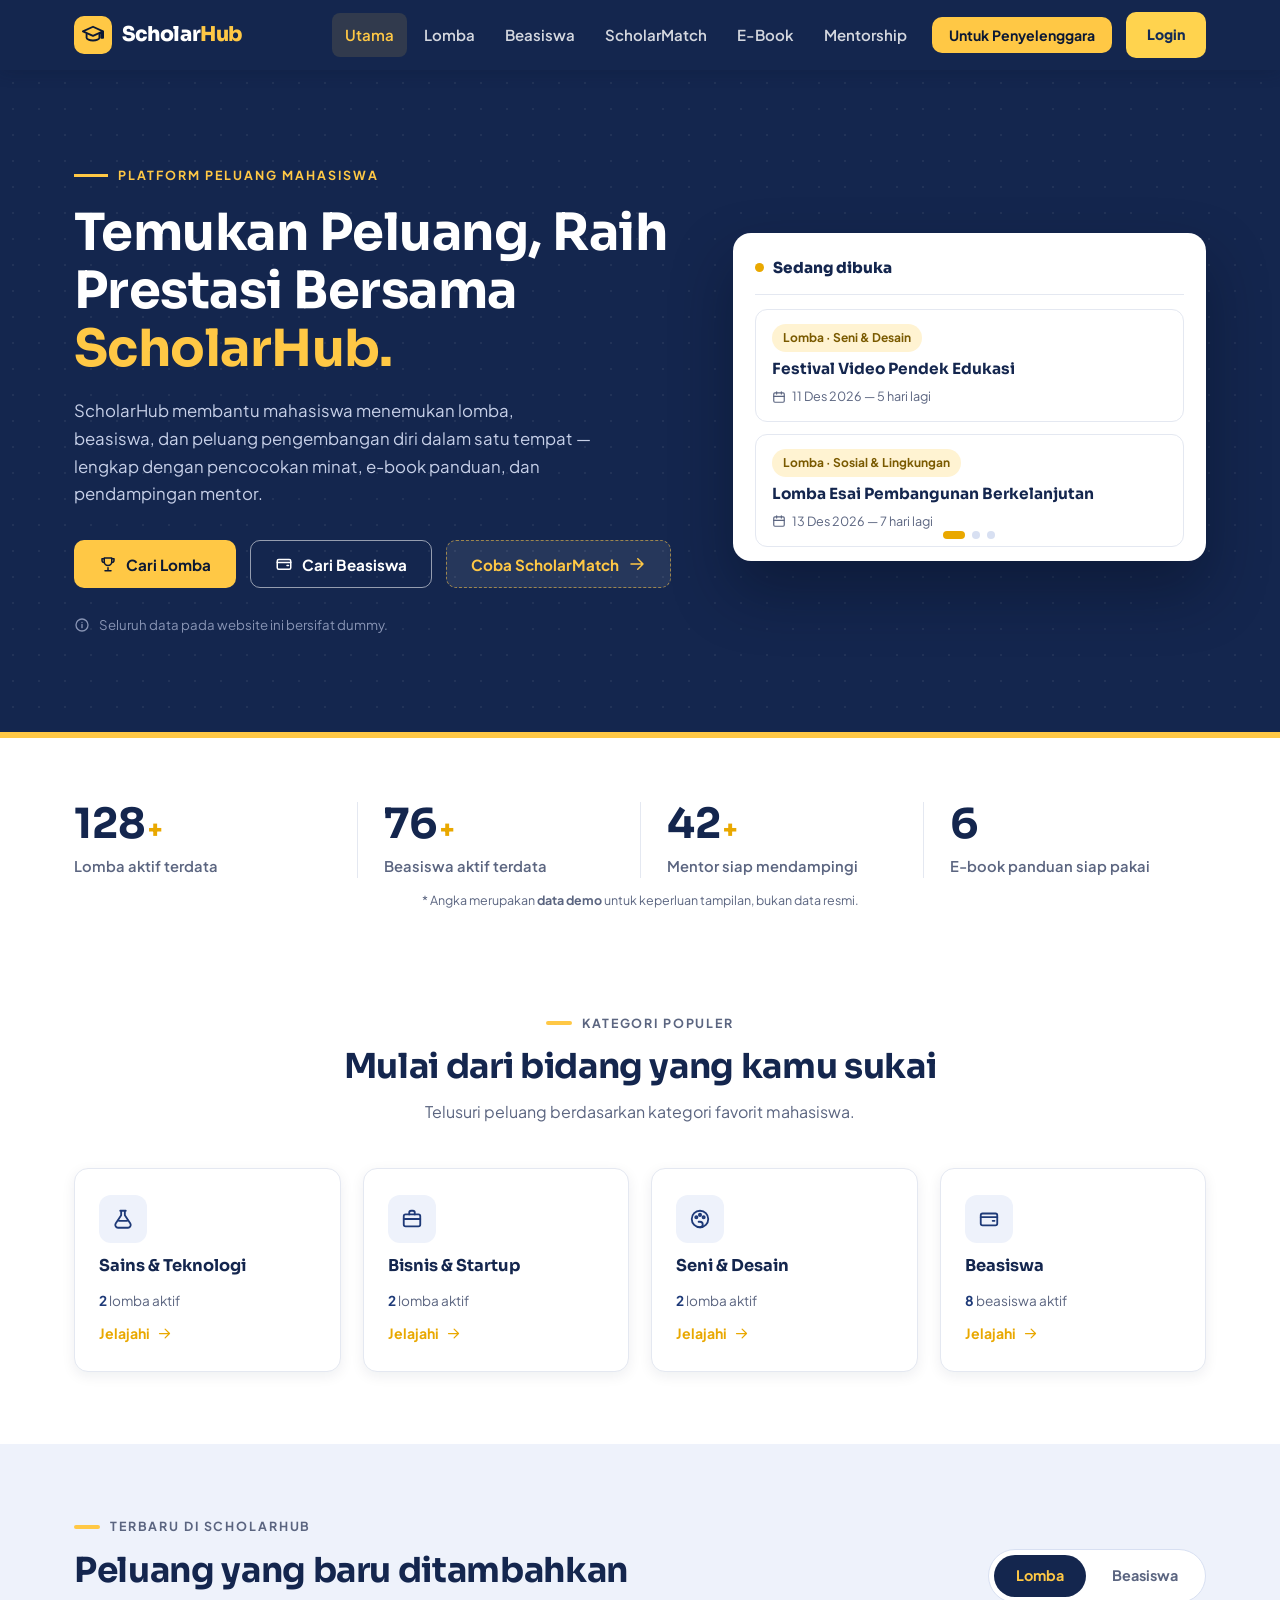
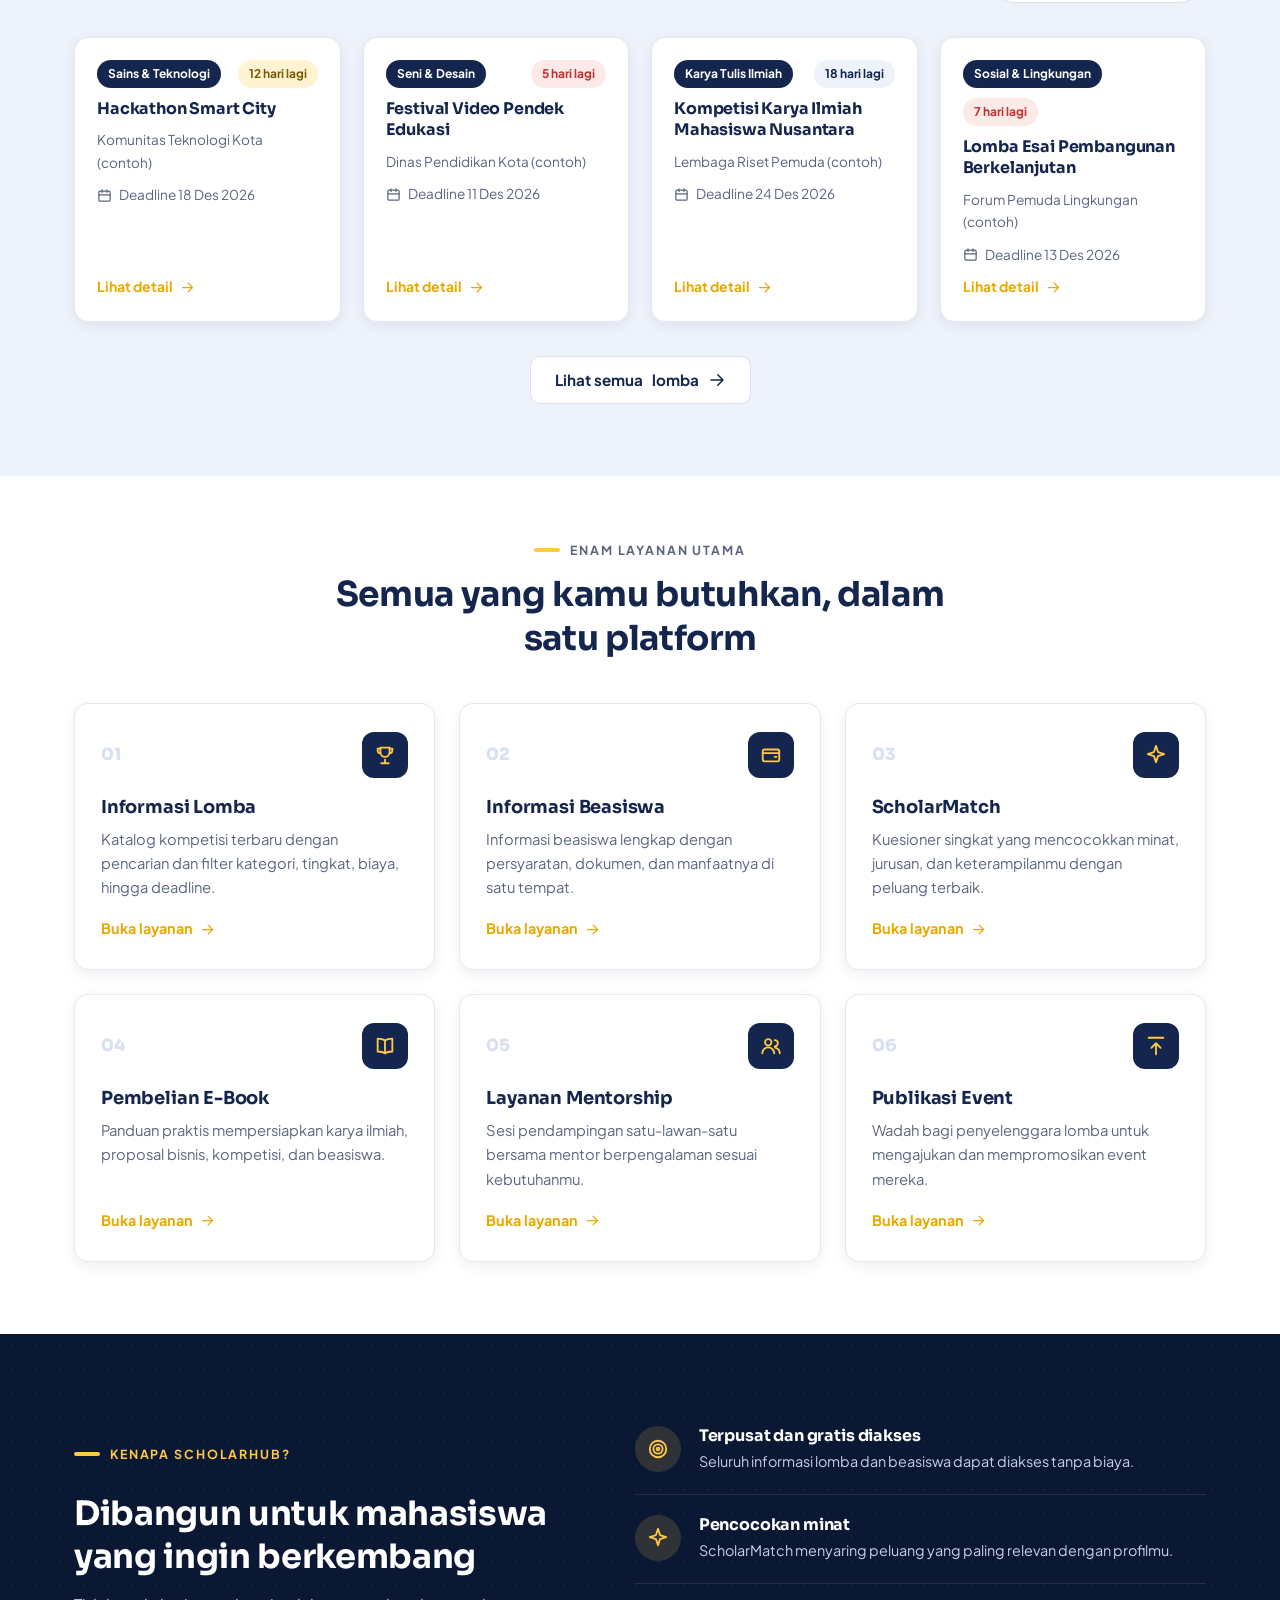
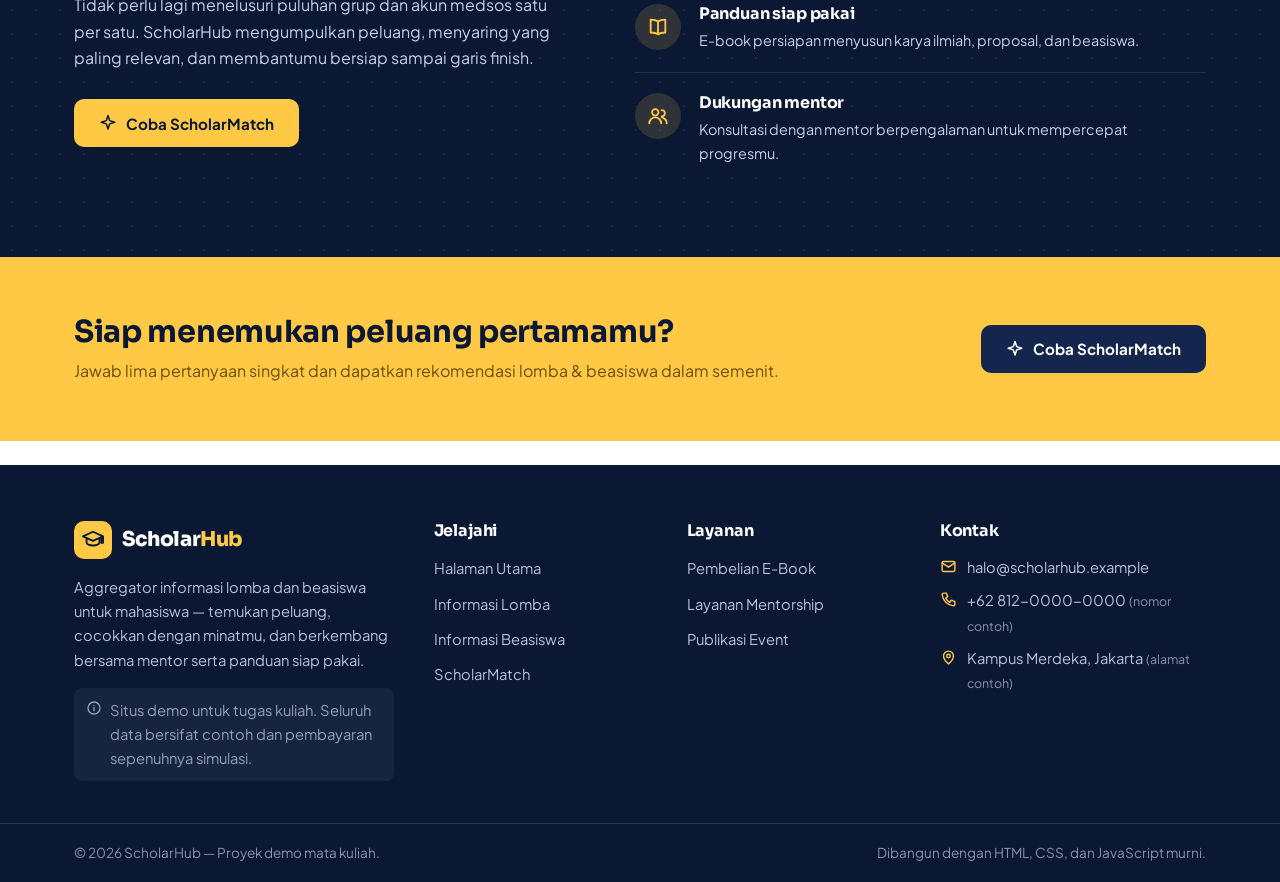
==== commit e9c990d3: "update fitur" ====
--- a/index.html
+++ b/index.html
@@ -9,6 +9,9 @@
         content="ScholarHub: aggregator informasi lomba, beasiswa, dan peluang pengembangan diri untuk mahasiswa.">
     <link rel="preconnect" href="https://fonts.googleapis.com">
     <link rel="preconnect" href="https://fonts.gstatic.com" crossorigin>
+    <link rel="stylesheet" href="css/navbar-auth.css">
+    <script src="js/auth.js" defer></script>
+    <script src="js/navbar-auth.js" defer></script>
     <link
         href="https://fonts.googleapis.com/css2?family=Sora:wght@600;700;800&family=Plus+Jakarta+Sans:wght@400;500;600;700&display=swap"
         rel="stylesheet">
--- a/css/navbar-auth.css
+++ b/css/navbar-auth.css
@@ -0,0 +1,116 @@
+/* Tombol autentikasi navbar ScholarHub */
+.sch-auth-nav {
+  display: inline-flex;
+  align-items: center;
+  justify-content: center;
+  gap: 10px;
+  margin-left: 14px;
+  flex-wrap: wrap;
+}
+
+.sch-auth-user {
+  max-width: 180px;
+  overflow: hidden;
+  color: var(--navy, #142b55);
+  font-size: .88rem;
+  font-weight: 600;
+  text-overflow: ellipsis;
+  white-space: nowrap;
+}
+
+.sch-auth-button {
+  display: inline-flex;
+  align-items: center;
+  justify-content: center;
+  min-height: 38px;
+  padding: 9px 16px;
+  border: 1px solid transparent;
+  border-radius: 9px;
+  background: #ffd34e;
+  color: #142b55;
+  font: inherit;
+  font-size: .88rem;
+  font-weight: 800;
+  text-decoration: none;
+  cursor: pointer;
+  transition: background .15s ease, transform .15s ease;
+}
+
+.sch-auth-button:hover {
+  background: #f2c12e;
+  transform: translateY(-1px);
+}
+
+.sch-auth-logout {
+  border-color: rgba(20, 43, 85, .18);
+}
+
+@media (max-width: 640px) {
+  .sch-auth-nav {
+    margin: 8px 0 0;
+  }
+
+  .sch-auth-user {
+    max-width: 130px;
+  }
+}
+
+
+/* Perapian navbar ScholarHub */
+header nav,
+nav.navbar,
+.navbar nav {
+  display: flex;
+  align-items: center;
+  justify-content: flex-start;
+  flex-wrap: nowrap;
+  gap: 24px;
+}
+
+/* Menu tidak terpotong menjadi dua baris */
+header nav a,
+nav.navbar a,
+.navbar nav a {
+  white-space: nowrap;
+  flex-shrink: 0;
+}
+
+/* Tombol Login / Logout */
+#scholarhubAuthNav {
+  display: inline-flex;
+  align-items: center;
+  justify-content: center;
+  gap: 10px;
+  margin-left: 10px;
+  flex-shrink: 0;
+  white-space: nowrap;
+}
+
+#scholarhubAuthNav .sch-auth-button {
+  min-height: 42px;
+  padding: 10px 20px;
+  border-radius: 10px;
+  white-space: nowrap;
+}
+
+/* Nama pengguna tidak membuat navbar melebar */
+#scholarhubAuthNav .sch-auth-user {
+  max-width: 130px;
+  overflow: hidden;
+  text-overflow: ellipsis;
+  white-space: nowrap;
+}
+
+/* Responsif untuk layar kecil */
+@media (max-width: 900px) {
+  header nav,
+  nav.navbar,
+  .navbar nav {
+    gap: 14px;
+    flex-wrap: wrap;
+  }
+
+  #scholarhubAuthNav {
+    margin-left: 0;
+  }
+}
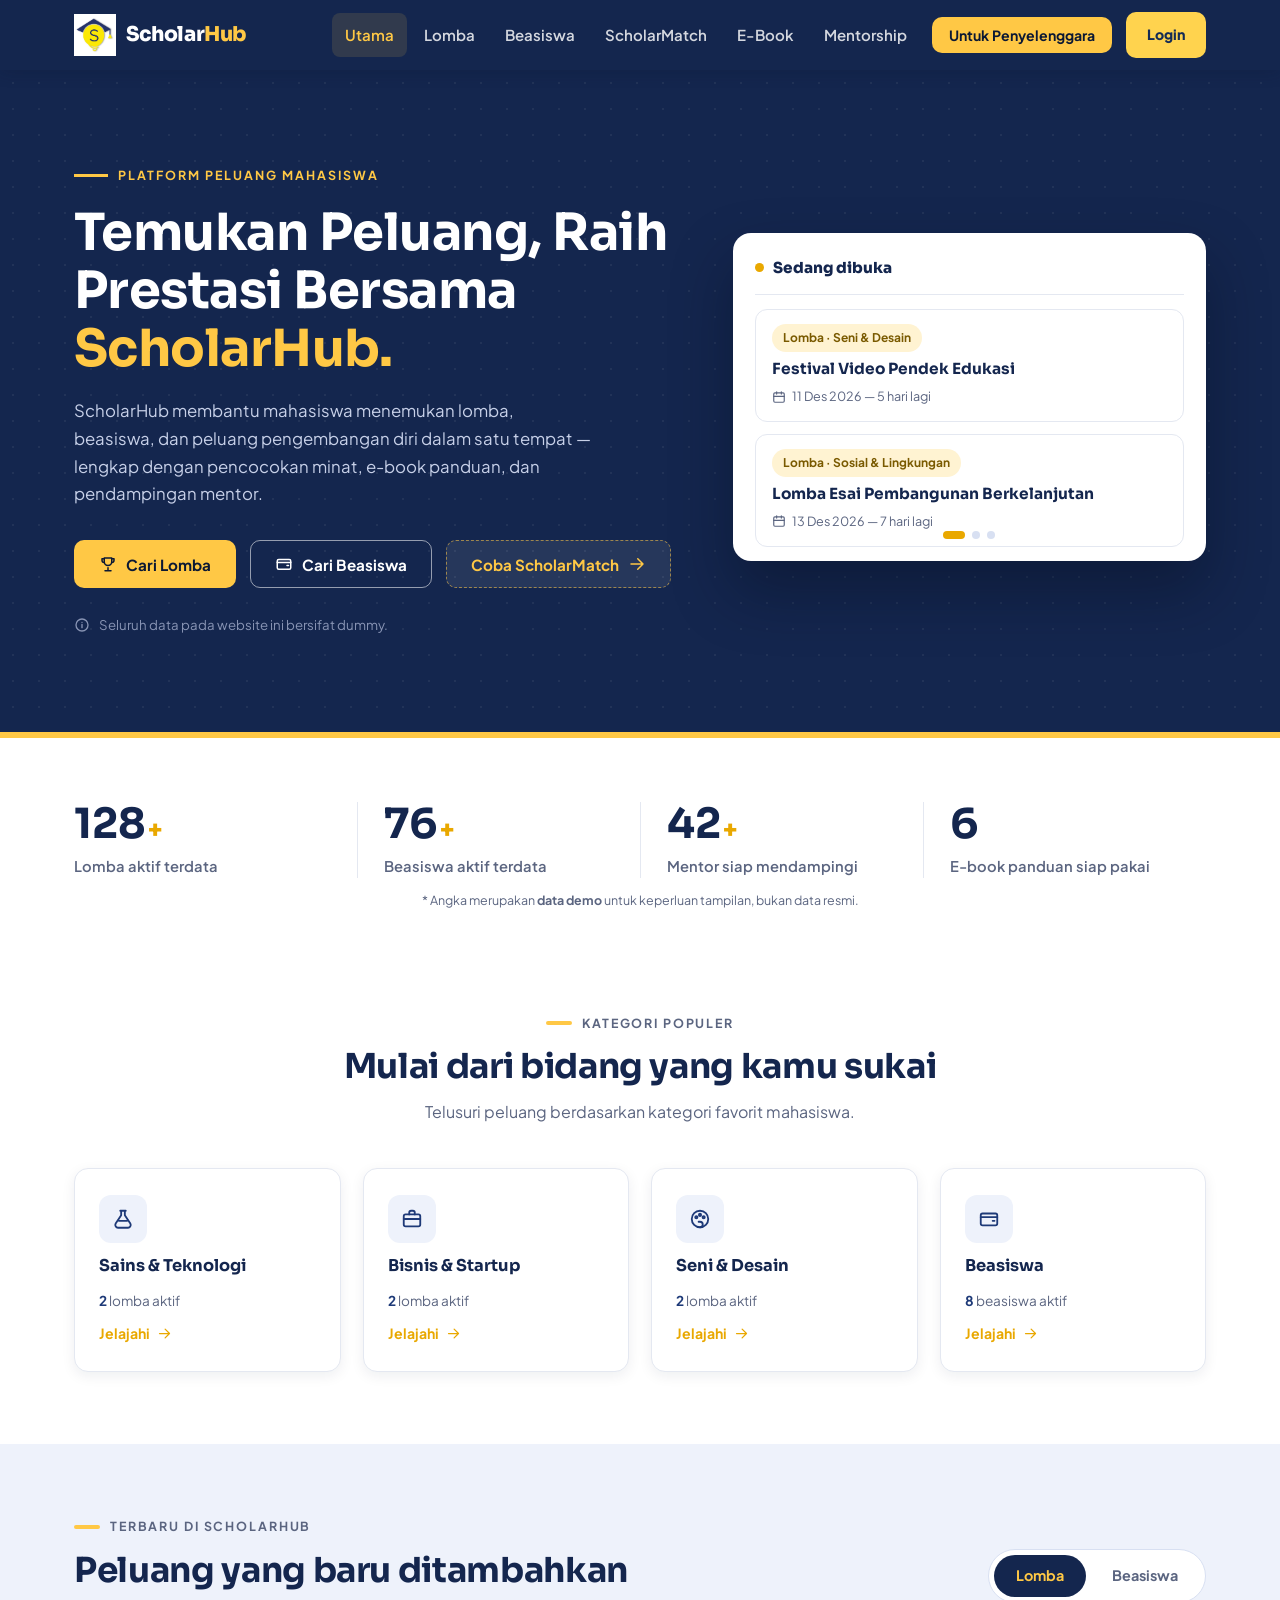
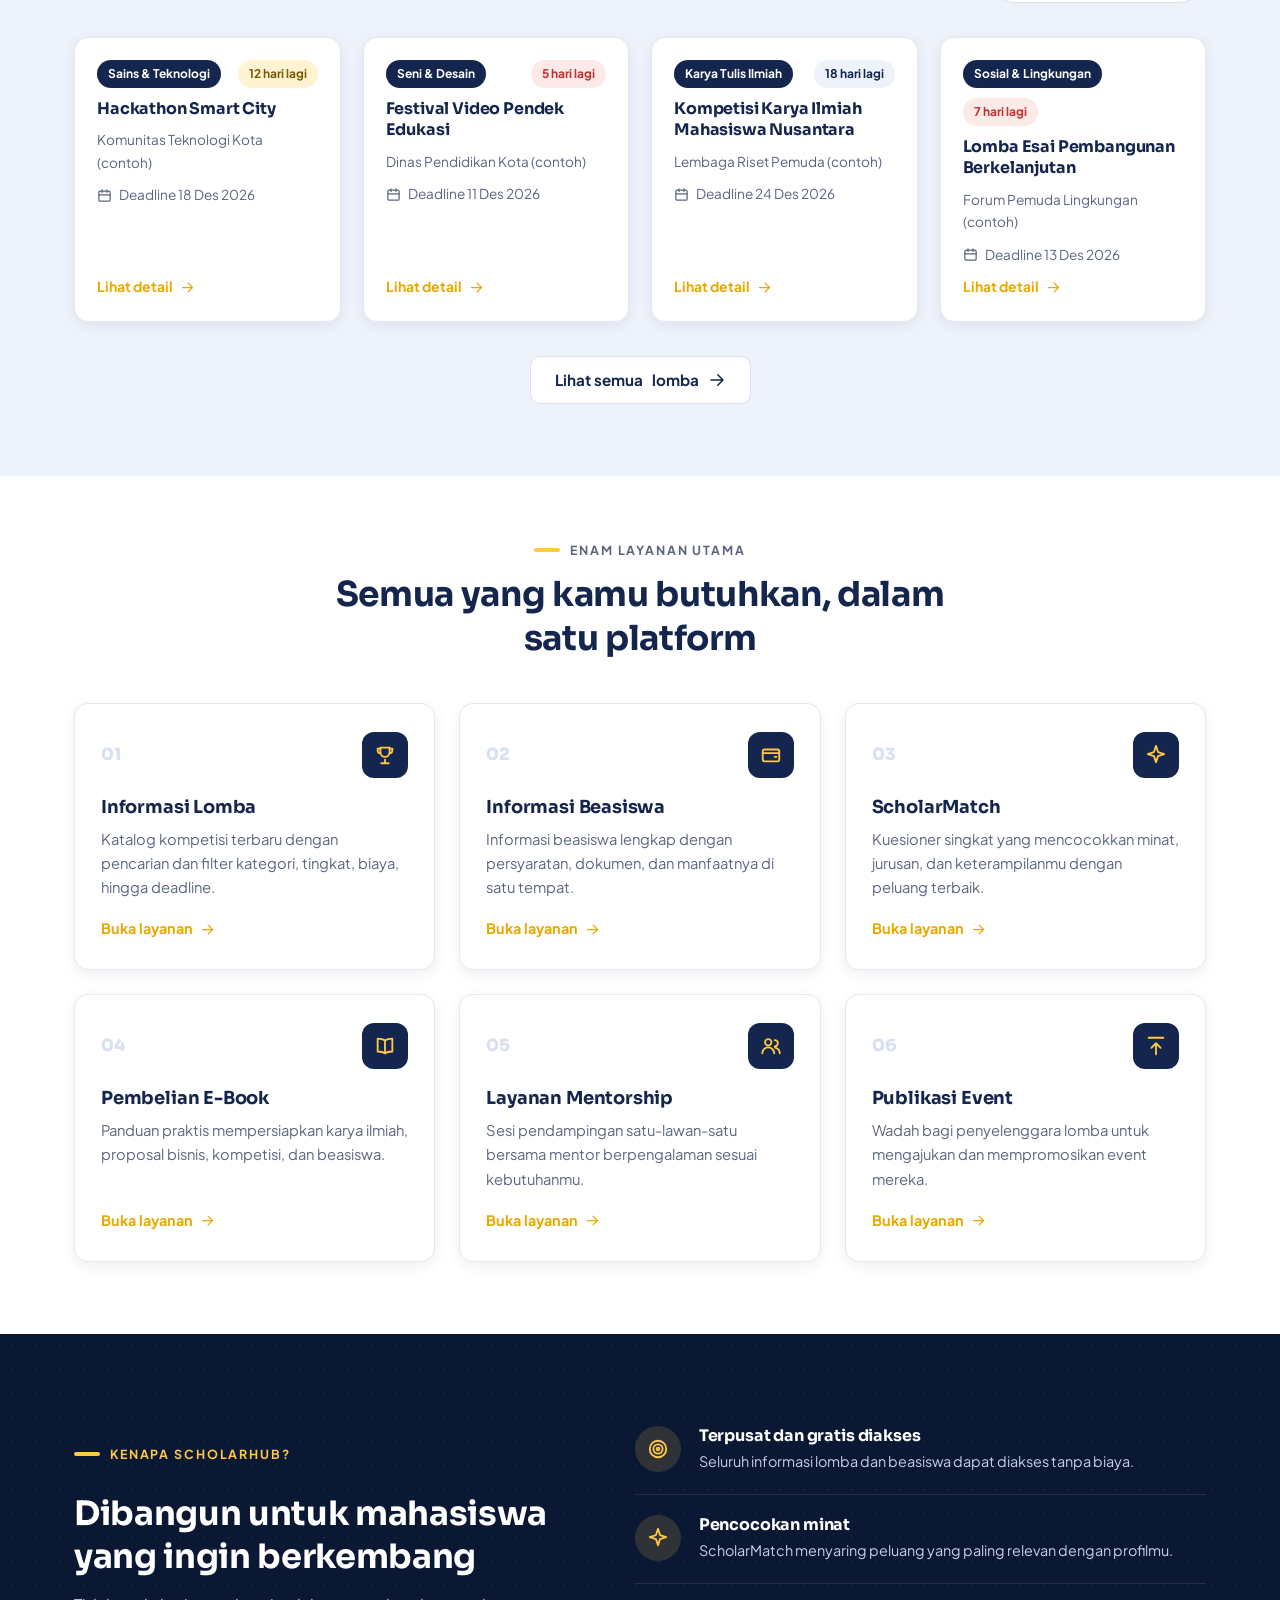
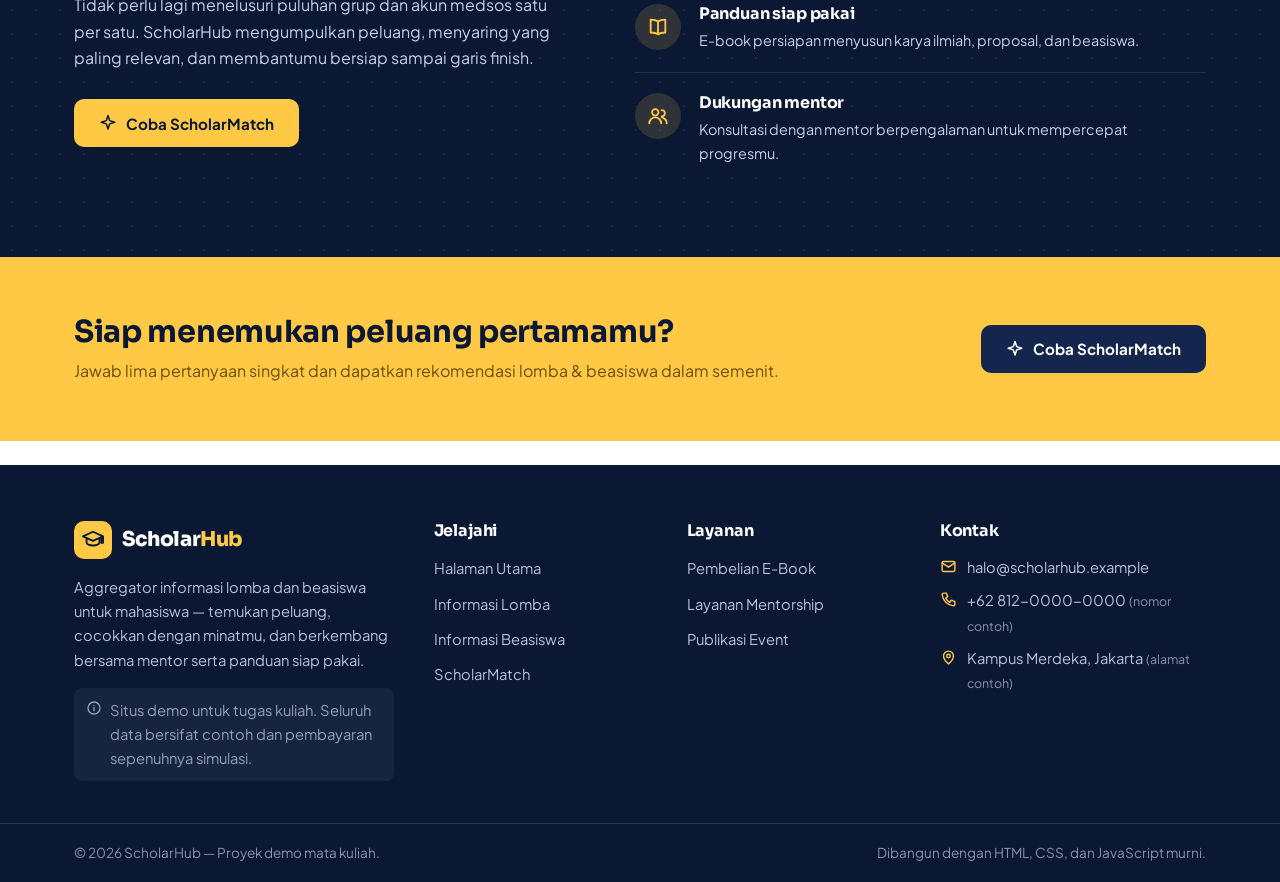
==== commit 0298b923: "update logo" ====
--- a/index.html
+++ b/index.html
@@ -23,11 +23,10 @@
     <header class="site-header">
         <div class="container nav-inner">
             <a class="brand" href="index.html">
-                <span class="brand-mark"><svg class="icon">
-                        <use href="#i-cap"></use>
-                    </svg></span>
+                <img src="assets/images/scholarhub-logo.png" alt="Logo ScholarHub" class="brand-logo">
                 <span class="brand-text">Scholar<em>Hub</em></span>
             </a>
+
             <button class="nav-toggle" id="navToggle" aria-label="Buka menu navigasi" aria-expanded="false">
                 <svg class="icon">
                     <use href="#i-menu"></use>
--- a/css/style.css
+++ b/css/style.css
@@ -307,6 +307,34 @@
 }
 
 /* Navbar */
+
+
+/* Logo ScholarHub */
+.brand {
+    display: inline-flex;
+    align-items: center;
+    gap: 9px;
+    flex-shrink: 0;
+    text-decoration: none;
+}
+
+.brand-logo {
+    width: 42px;
+    height: 42px;
+    object-fit: contain;
+    display: block;
+}
+
+.brand-text {
+    white-space: nowrap;
+    font-size: 22px;
+    font-weight: 800;
+}
+
+.brand-text em {
+    font-style: normal;
+}
+
 .site-header {
     position: sticky;
     top: 0;
@@ -429,6 +457,7 @@
         justify-content: center
     }
 }
+
 
 /* Page hero (halaman layanan) */
 .page-hero {
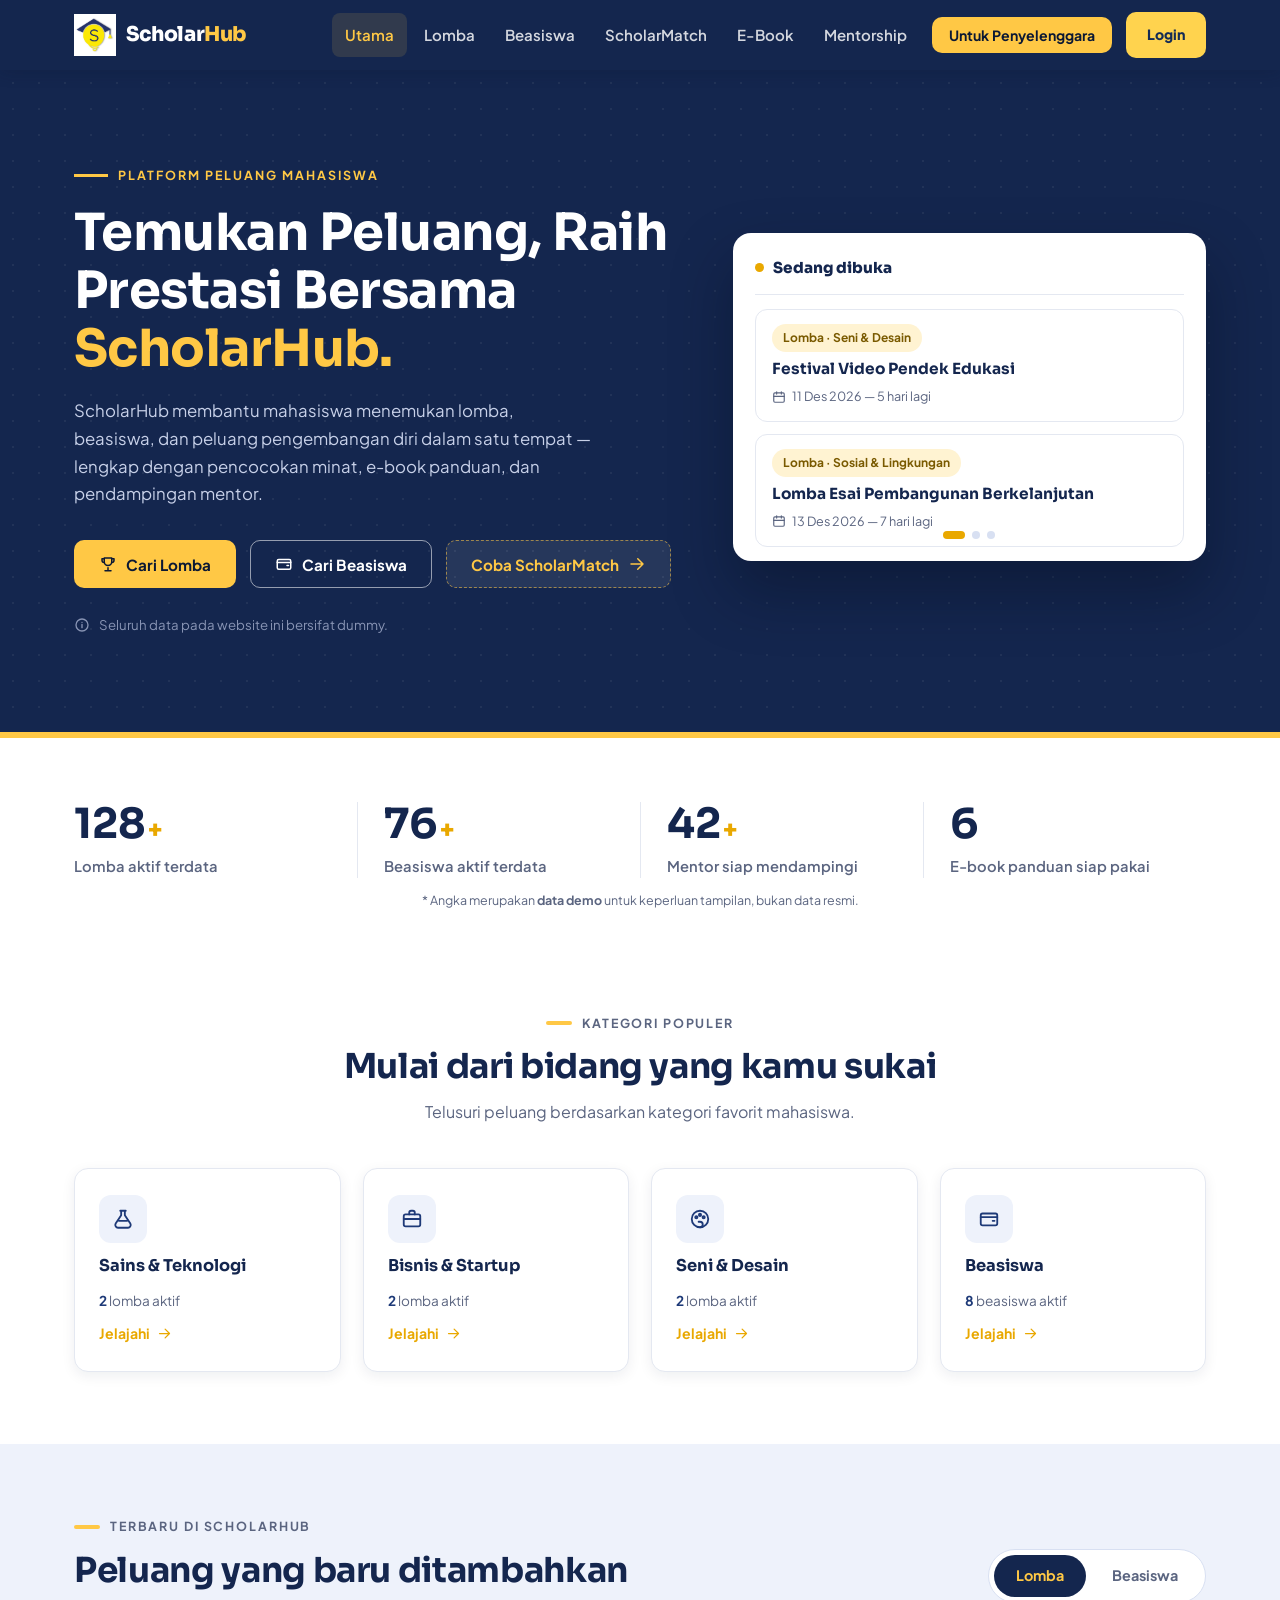
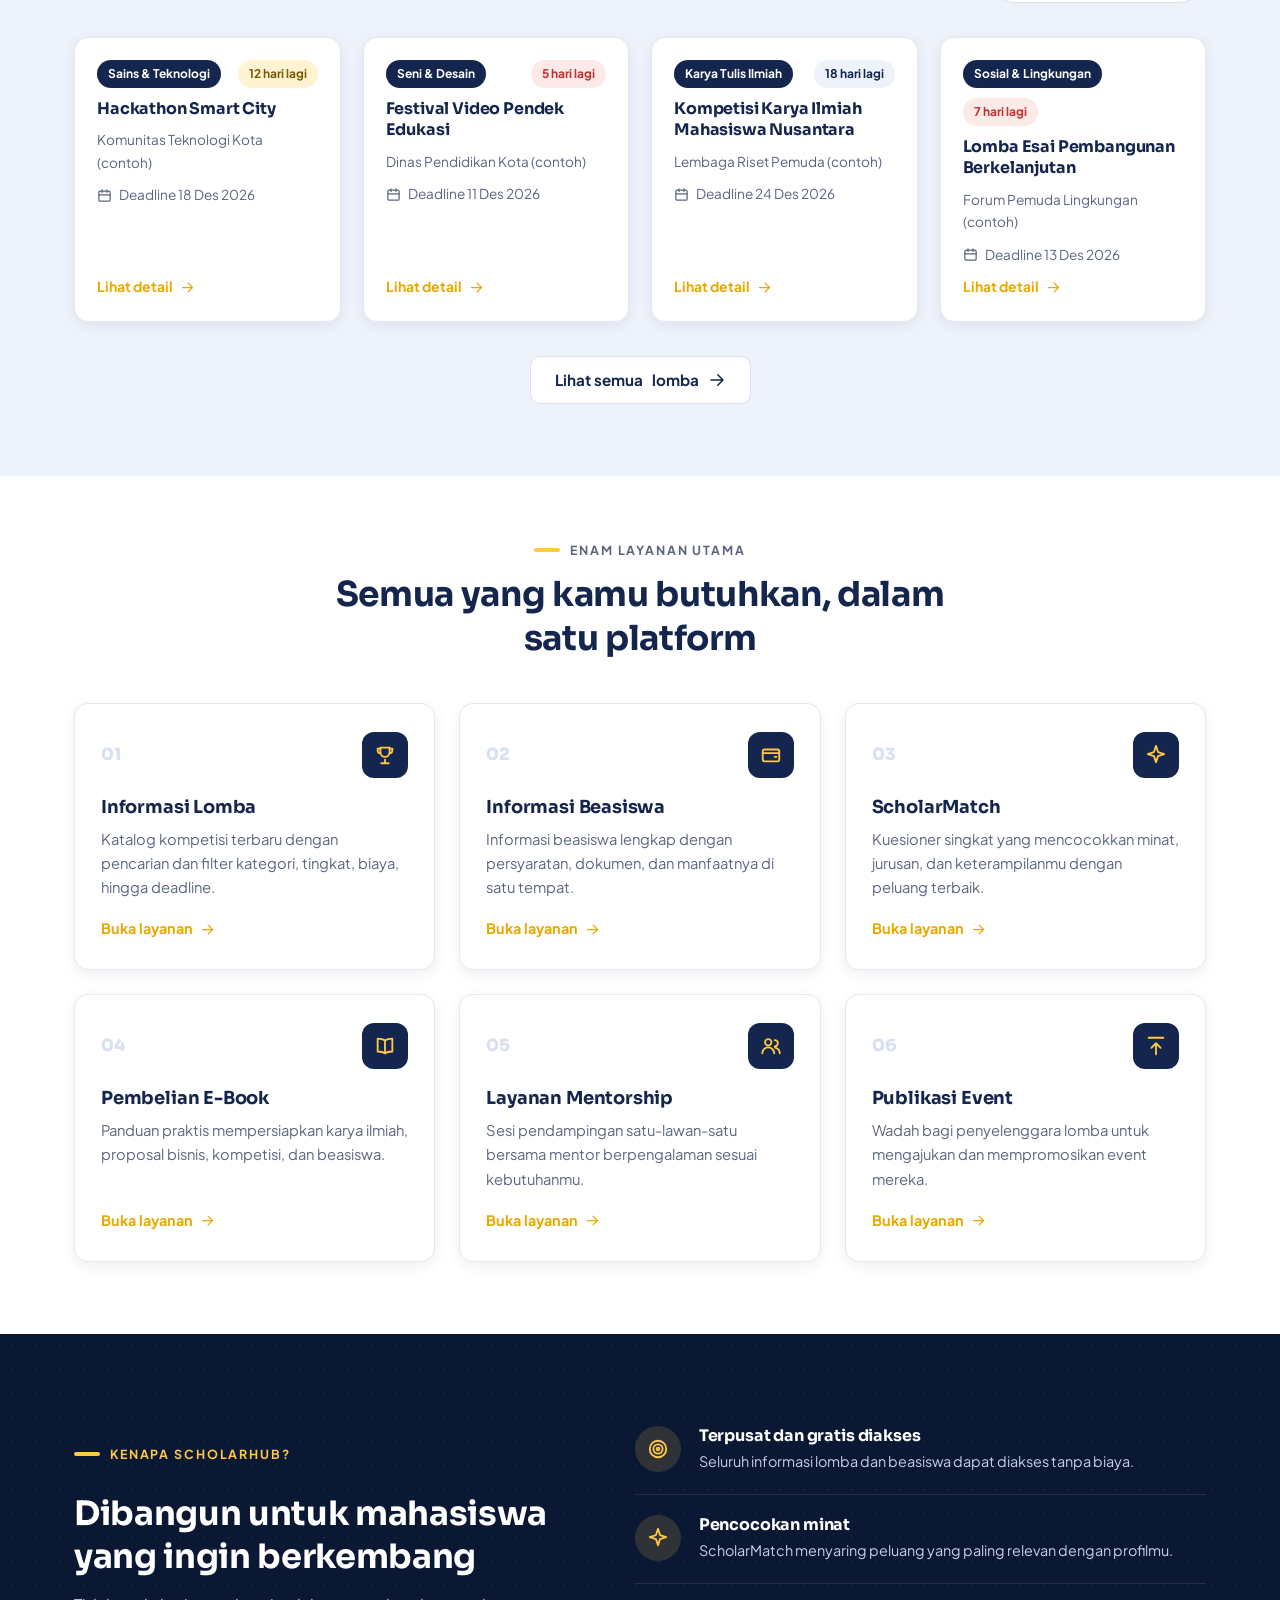
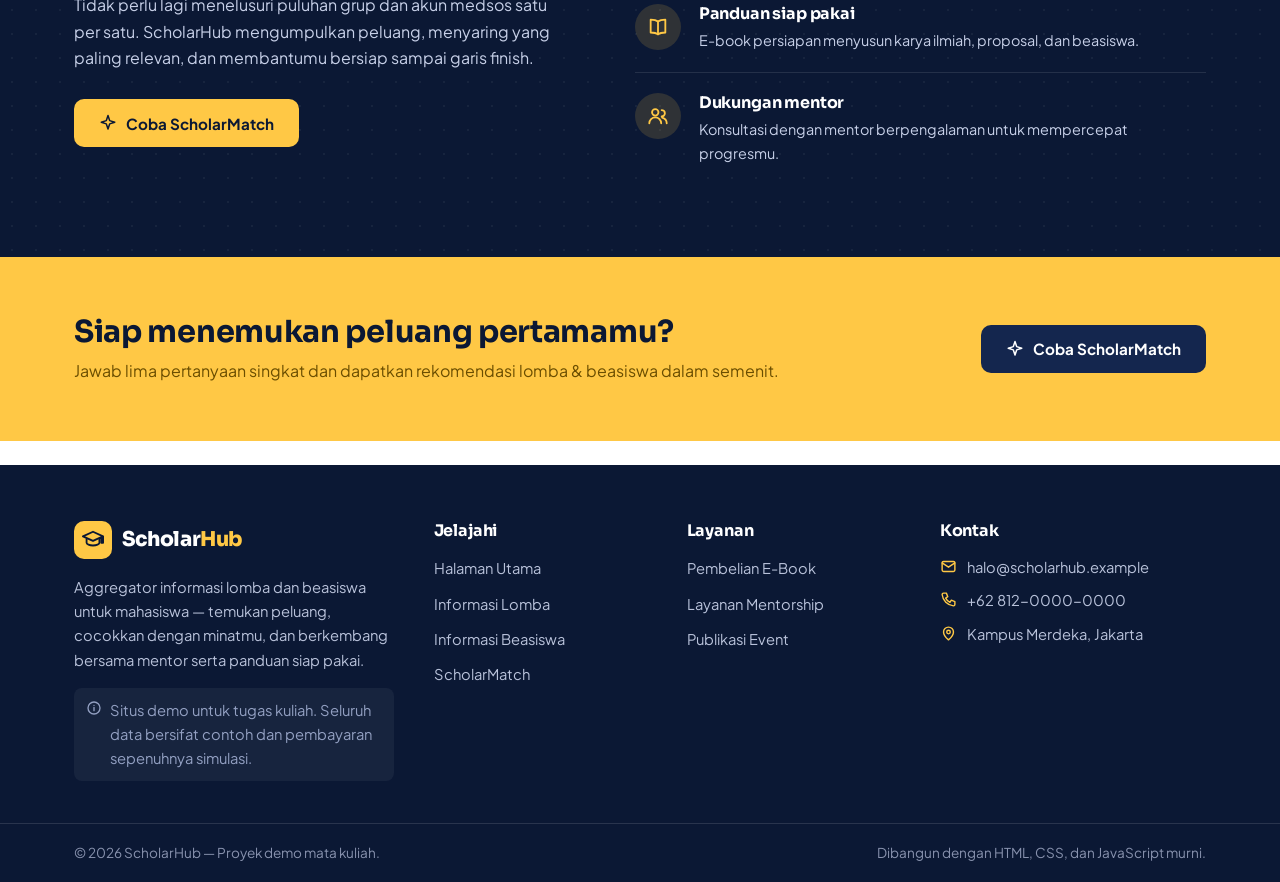
==== commit f0bda2b2: "update" ====
--- a/index.html
+++ b/index.html
@@ -374,12 +374,12 @@
                     <li><svg class="icon">
                             <use href="#i-phone"></use>
                         </svg>
-                        <span>+62 812-0000-0000 <em>(nomor contoh)</em></span>
+                        <span>+62 812-0000-0000 <em></em></span>
                     </li>
                     <li><svg class="icon">
                             <use href="#i-map-pin"></use>
                         </svg>
-                        <span>Kampus Merdeka, Jakarta <em>(alamat contoh)</em></span>
+                        <span>Kampus Merdeka, Jakarta <em></em></span>
                     </li>
                 </ul>
             </div>
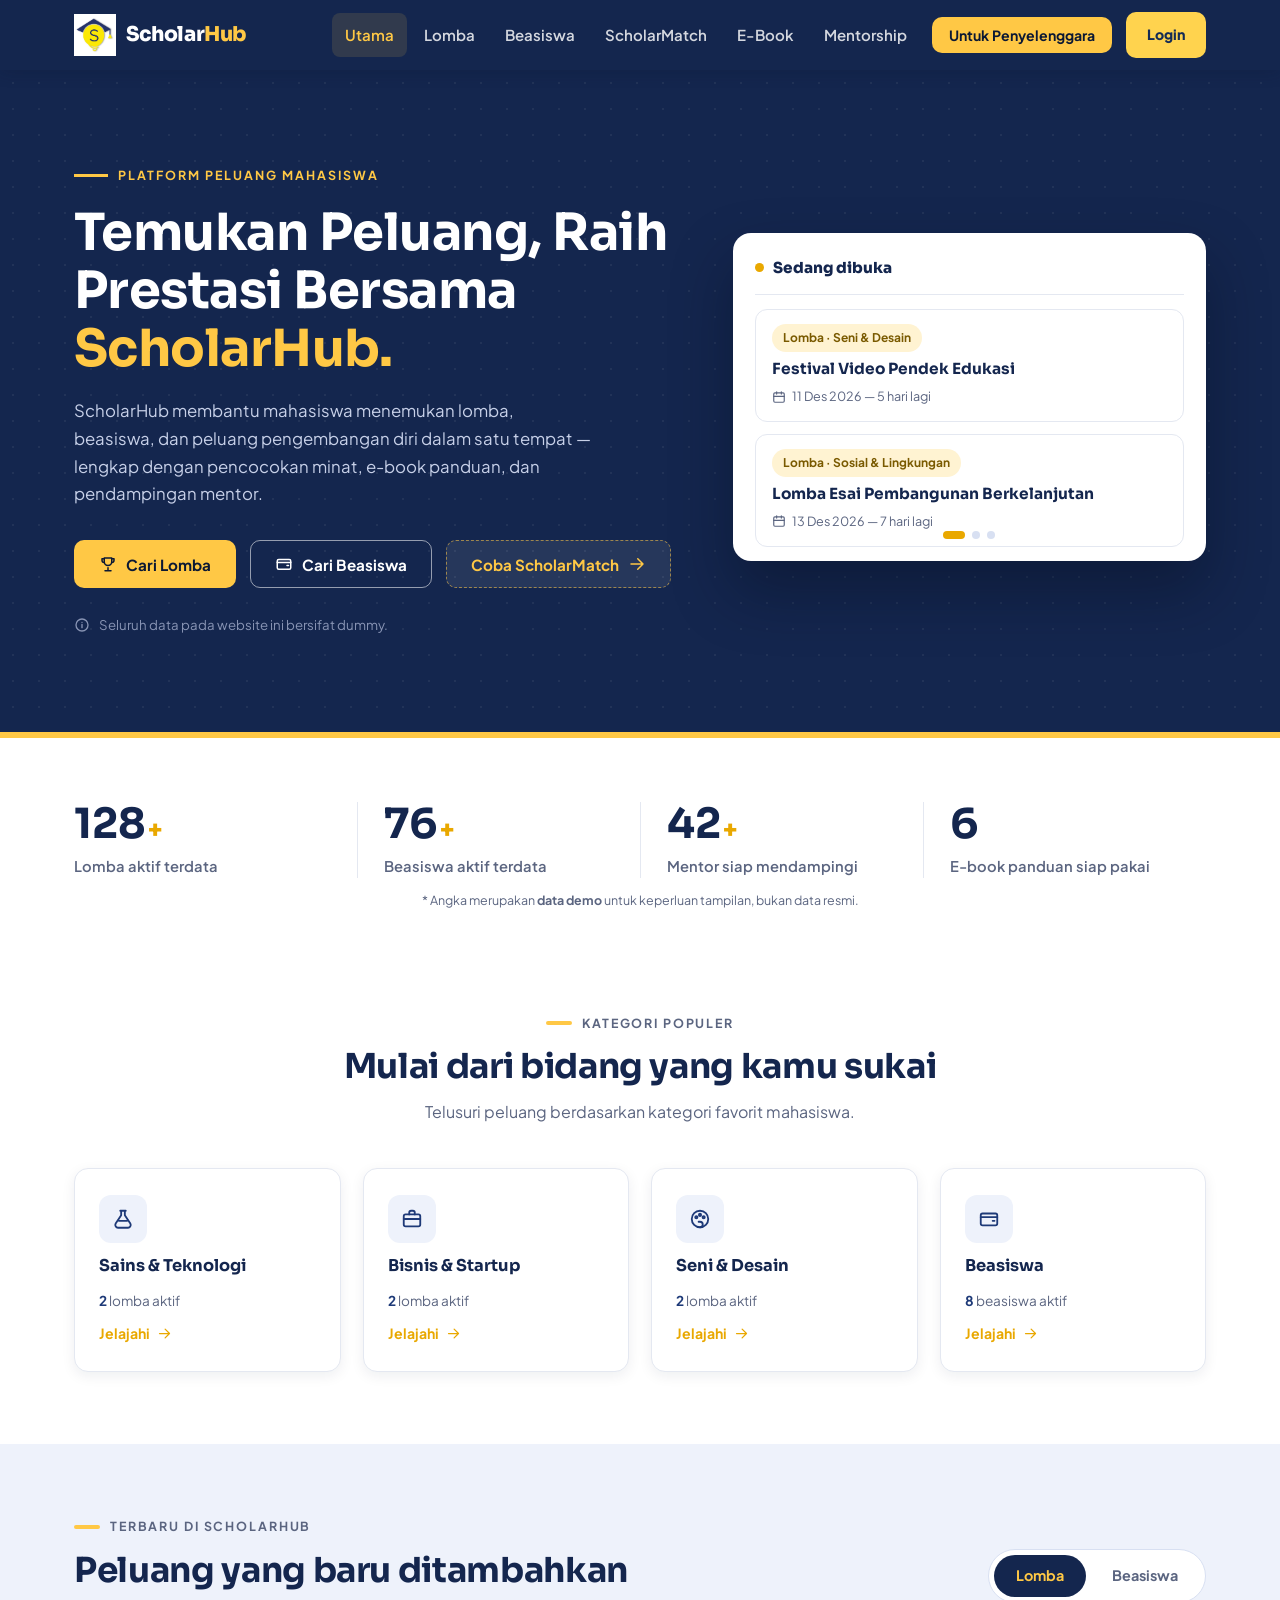
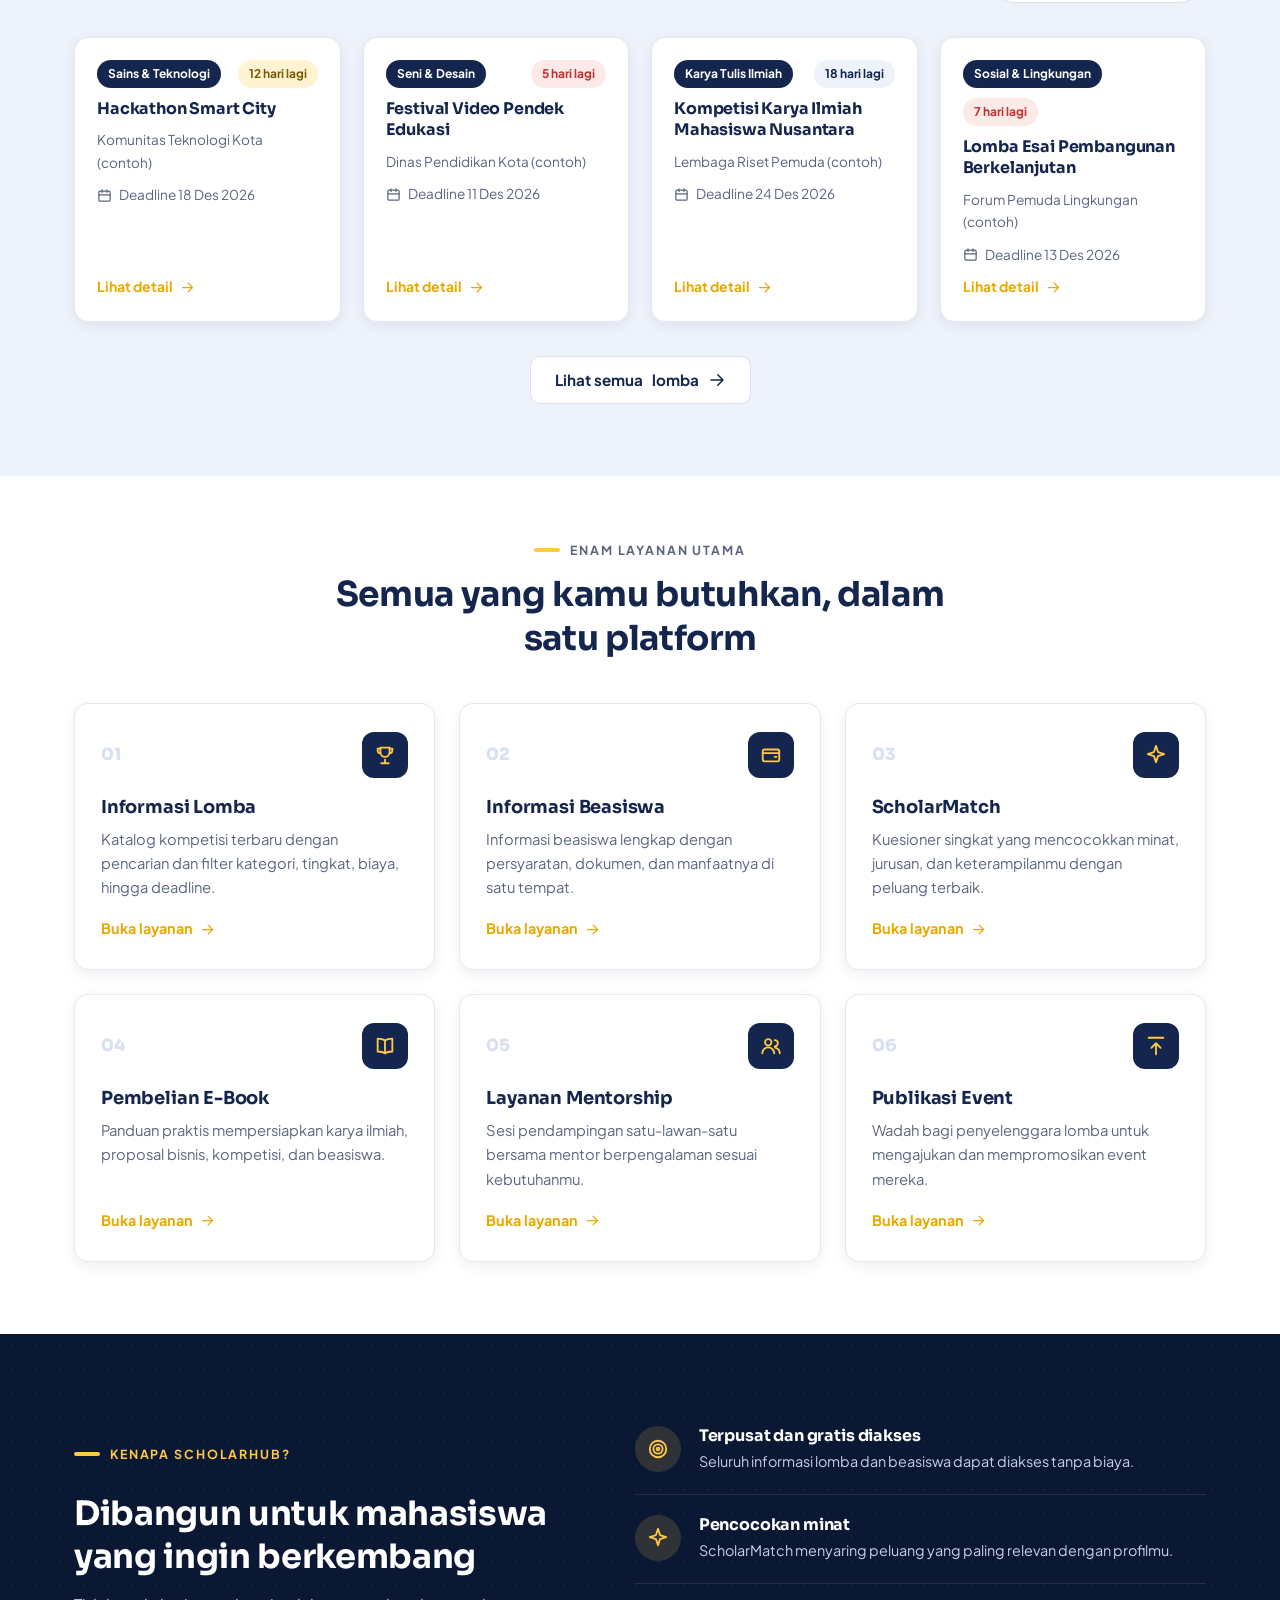
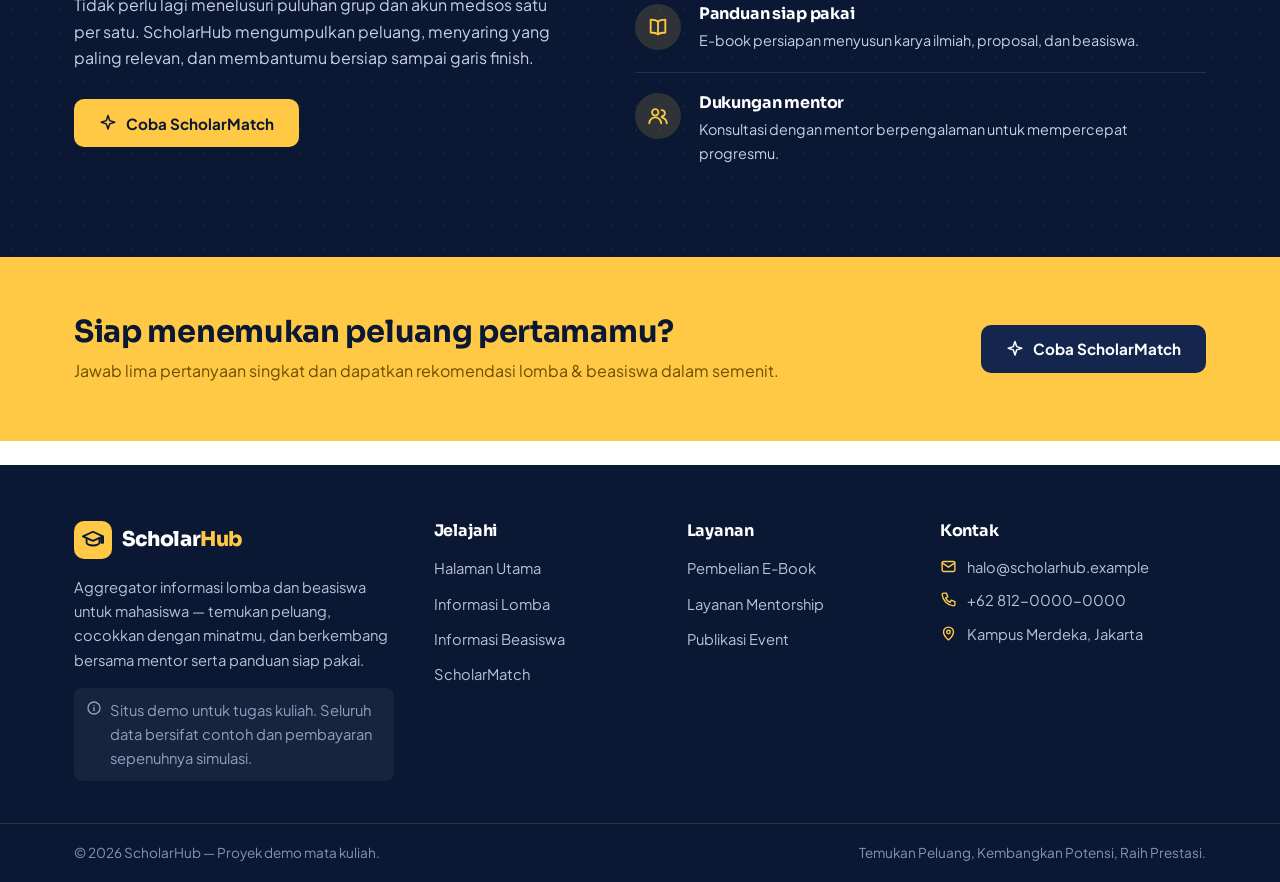
==== commit dfae7ae8: "update" ====
--- a/index.html
+++ b/index.html
@@ -387,7 +387,7 @@
         <div class="footer-bottom">
             <div class="container">
                 <span>© <span data-year>2025</span> ScholarHub — Proyek demo mata kuliah.</span>
-                <span>Dibangun dengan HTML, CSS, dan JavaScript murni.</span>
+                <span>Temukan Peluang, Kembangkan Potensi, Raih Prestasi.</span>
             </div>
         </div>
     </footer>
